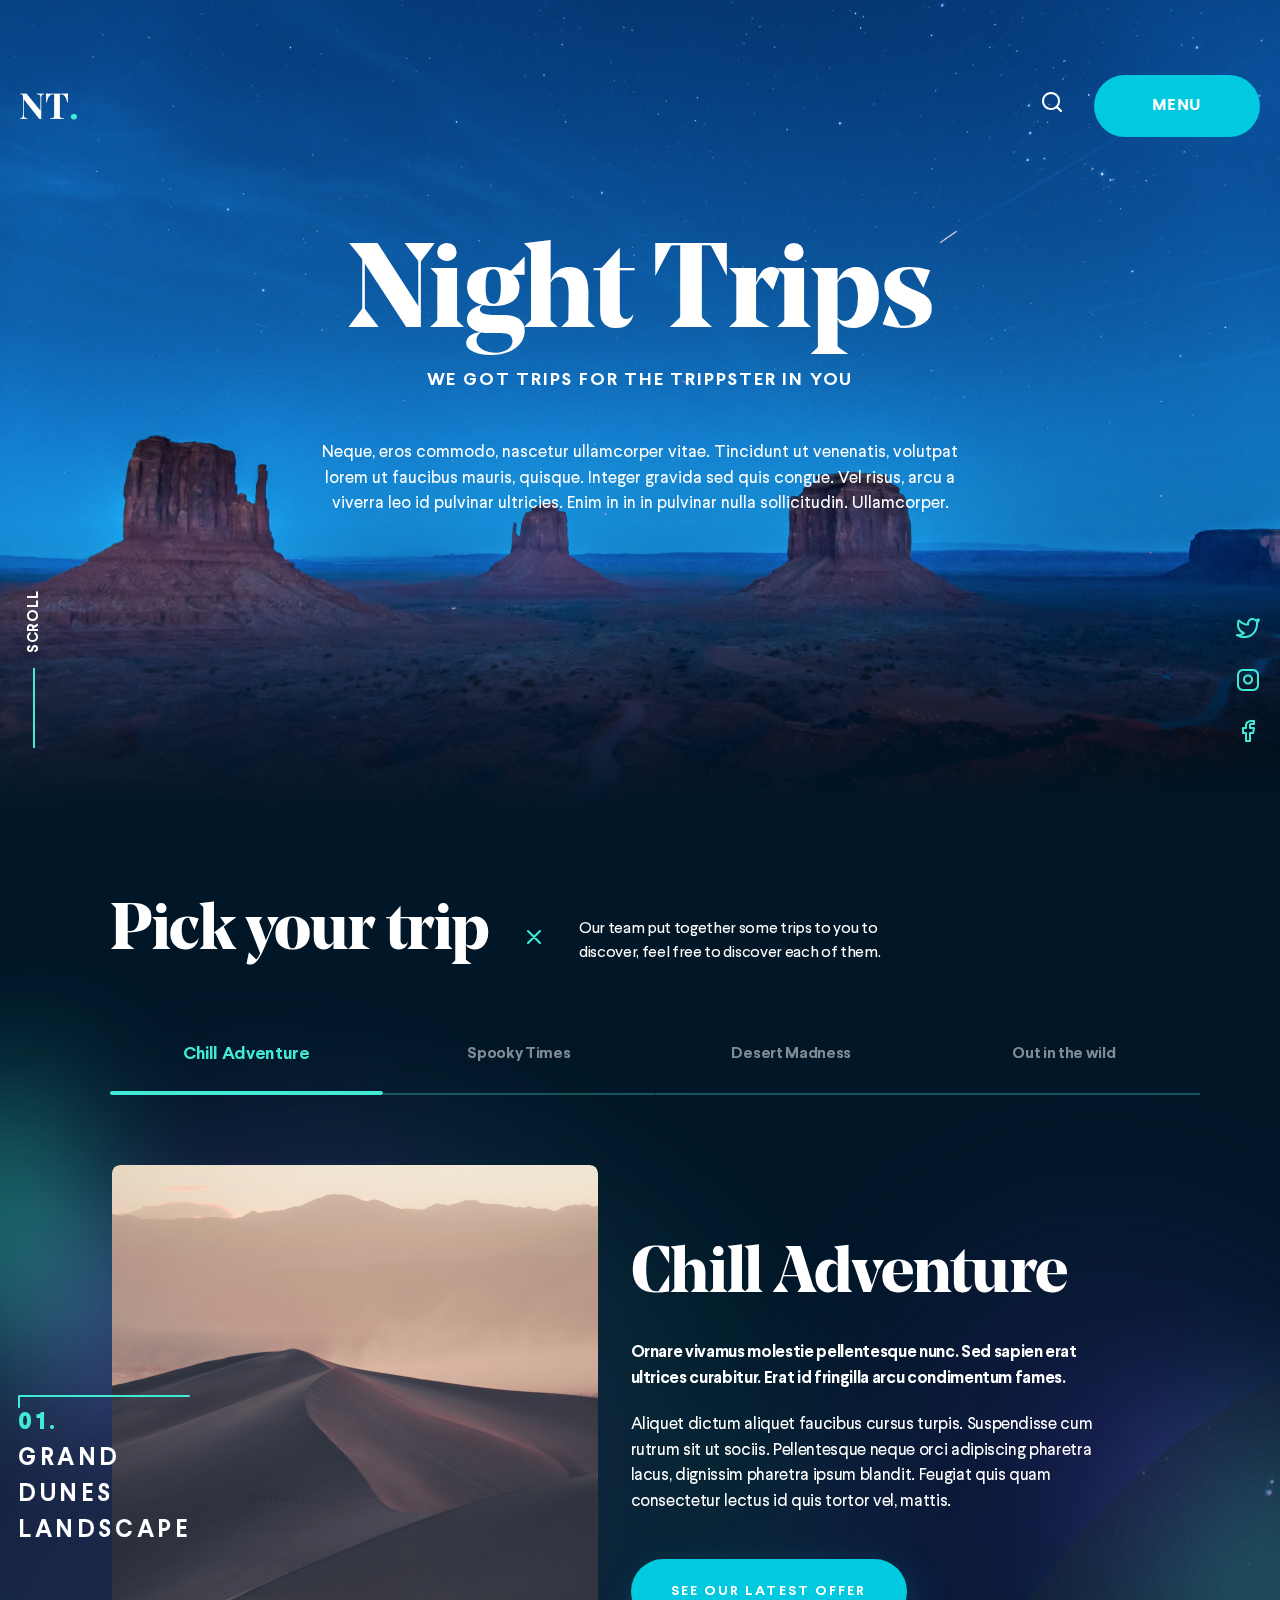
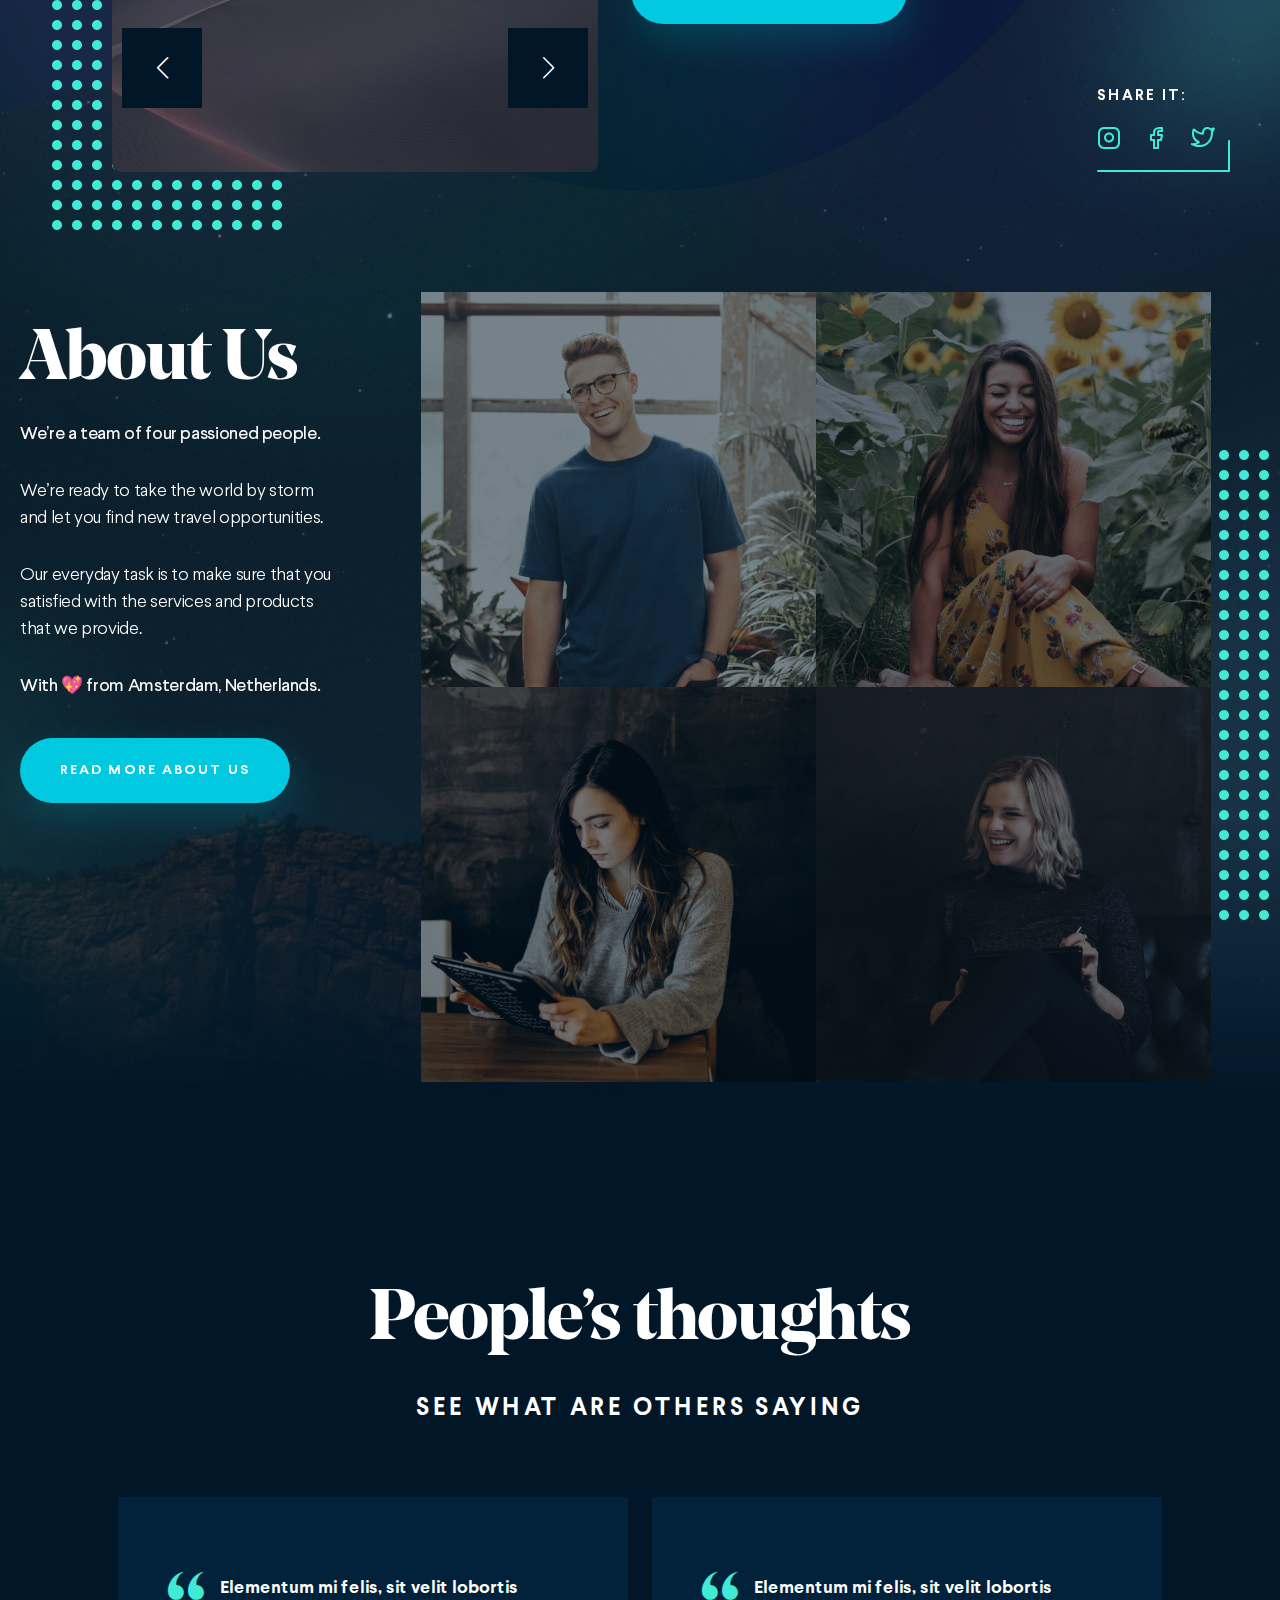
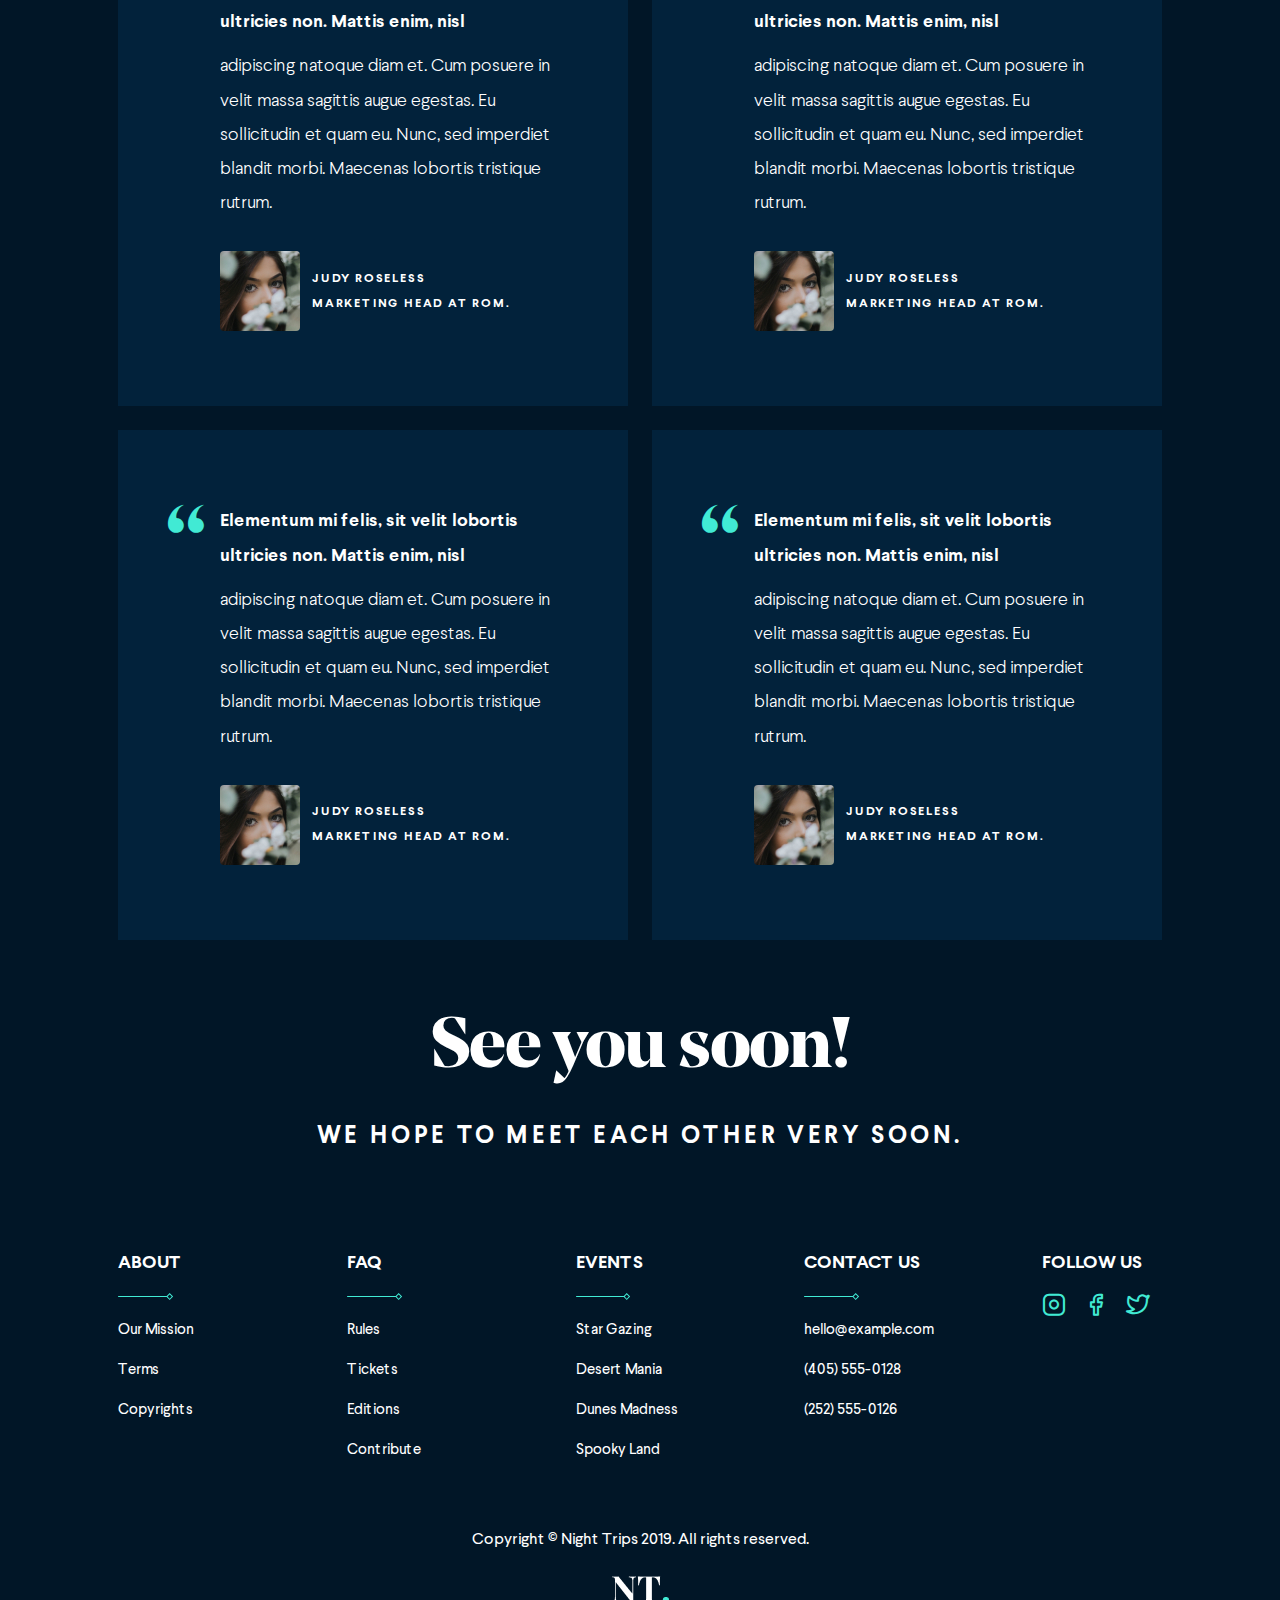
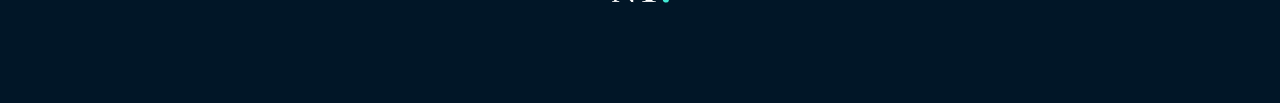
==== index.html @ 2797602f "The first commit of the finished project" ====
<!DOCTYPE html>
<html lang="en">

<head>
   <meta charset="UTF-8">
   <meta name="viewport" content="width=device-width, initial-scale=1.0">
   <link rel="stylesheet" href="https://cdn.jsdelivr.net/npm/swiper@10/swiper-bundle.min.css" />
   <link rel="stylesheet" href="fonts/Larsseit/stylesheet.css">
   <link rel="stylesheet" href="fonts/Noe Display Bold/stylesheet.css">
   <link rel="stylesheet" href="css/iconsfont.css">
   <link rel="stylesheet" href="css/main.css">
   <title>Night Trips</title>

</head>

<body>
   <section class="wrapper">

      <section class="header-and-swiper">
         <header class="header">

            <div class="container-big">
               <div class="header__grid">
                  <div class="header__nav">
                     <a href="#!" class="header__logo">
                        <img src="./img/logo.png" alt="Night Trips">
                     </a>
                     <div class="header__menu">
                        <form action="#" id="header__form">
                           <input type="text" name="search" class="header__search-field">
                        </form>
                        <a class="header__search"><span class="icon-search"></span></a>
                        <button class="header__menu-button">Menu</button>
                     </div>
                  </div>
                  <div class="header__main">
                     <h1 class="header__title">Night Trips</h1>
                     <p class="header__subtitle">We got trips for the trippster in you</p>
                     <p class="header__text">Neque, eros commodo, nascetur ullamcorper vitae. Tincidunt ut venenatis,
                        volutpat
                        lorem ut faucibus mauris, quisque. Integer gravida sed quis congue. Vel risus, arcu a viverra
                        leo
                        id
                        pulvinar ultricies. Enim in in in pulvinar nulla sollicitudin. Ullamcorper.</p>
                  </div>
                  <div class="header__bottom">
                     <div class="header__scroll">
                        <div class="header__scroll-item"></div>
                        <div class="header__scroll-text">Scroll</div>
                     </div>
                     <div class="header__socials">
                        <a href="#!"><span class="icon-twitter"></span></a>
                        <a href="#!"><span class="icon-instagram"></span></a>
                        <a href="#!"><span class="icon-facebook"></span></a>
                     </div>
                  </div>
               </div>
            </div>

         </header>
         <div class="swiper headerSwiper">
            <div class="swiper-wrapper">
               <div class="swiper-slide"><img src="img/default_main_bg.png" alt="Night Trips"></div>
               <div class="swiper-slide"><img src="img/desert_main_bg.jpg" alt="Desert"></div>
               <div class="swiper-slide"><img src="img/jungle_main_bg.jpg" alt="Desert"></div>
               <div class="swiper-slide"><img src="img/mountains_main_bg.jpg" alt="Mountains"></div>
               <div class="swiper-slide"><img src="img/lake_main_bg.jpg" alt="Lake"></div>
            </div>
            <div class="swiper-pagination"></div>
         </div>
      </section>

      <main class="main">
         <section class="pick-your-trip">
            <div class="container">
               <div class="pick-your-trip__grid">
                  <div class="pick-your-trip__header">
                     <h2 class="pick-your-trip__title">Pick your trip</h2>
                     <span class="icon-x"></span>
                     <p class="pick-your-trip__desc">Our team put together some trips to you to discover,
                        feel free to discover each of them.</p>
                  </div>
                  <ul class="pick-your-trip__buttons">
                     <li class="pick-your-trip__button active" data-trip="trip1"><a href="#!">Chill Adventure</a></li>
                     <li class="pick-your-trip__button" data-trip="trip2"><a href="#!">Spooky Times</a></li>
                     <li class="pick-your-trip__button" data-trip="trip3"><a href="#!">Desert Madness </a></li>
                     <li class="pick-your-trip__button" data-trip="trip4"><a href="#!">Out in the wild</a></li>
                  </ul>
                  <div class="pick-your-trip__content">
                     <div class="trip" id="trip1">
                        <div class="trip__column_left">
                           <div class="trip__card">
                              <div class="trip__caption">
                                 <span class="trip__caption_number">01.</span>
                                 <div class="trip__caption_name">Grand dunes landscape</div>
                              </div>
                              <div class="swiper tripSwiper">
                                 <div class="swiper-wrapper">
                                    <div class="swiper-slide trip__image">
                                       <img src="img/pyt_image-chill-1.png" alt="Desert">
                                       <div class="swiper-button-prev"></div>
                                       <div class="swiper-button-next"></div>
                                    </div>
                                    <div class="swiper-slide trip__image">

                                       <img src="img/pyt_image-chill-2.jpg" alt="Desert 2">
                                       <div class="swiper-button-prev"></div>
                                       <div class="swiper-button-next"></div>

                                    </div>
                                    <div class="swiper-slide trip__image">

                                       <img src="img/pyt_image-chill-3.jpg" alt="Desert 3">
                                       <div class="swiper-button-prev"></div>
                                       <div class="swiper-button-next"></div>

                                    </div>
                                    <div class="swiper-slide trip__image">

                                       <img src="img/pyt_image-chill-4.jpg" alt="Desert 4">
                                       <div class="swiper-button-prev"></div>
                                       <div class="swiper-button-next"></div>

                                    </div>
                                 </div>
                              </div>

                           </div>
                        </div>
                        <div class="trip__column_right">
                           <div class="trip__review-and-socials">
                              <div class="trip__review">
                                 <h2 class="trip__title">Chill Adventure</h2>
                                 <p class="trip__desc">Ornare vivamus molestie pellentesque nunc. Sed sapien erat
                                    ultrices
                                    curabitur. Erat id fringilla arcu condimentum fames.

                                    <i>
                                       Aliquet dictum aliquet faucibus cursus turpis. Suspendisse cum rutrum sit ut
                                       sociis.
                                       Pellentesque neque orci adipiscing pharetra lacus, dignissim pharetra ipsum
                                       blandit.
                                       Feugiat quis quam consectetur lectus id quis tortor vel, mattis.
                                    </i>
                                 </p>
                                 <button class="trip__button button">See our latest offer</button>
                              </div>
                              <div class="trip__socials">
                                 <span class="trip__socials_text">Share it:</span>
                                 <div class="trip__socials-links">
                                    <a href="#!"><span class="icon-instagram"></span></a>
                                    <a href="#!"><span class="icon-facebook"></span></a>
                                    <a href="#!"><span class="icon-twitter"></span></a>
                                 </div>
                              </div>
                           </div>
                        </div>
                     </div>
                     <div class="trip hidden" id="trip2">
                        <div class="trip__column_left">
                           <div class="trip__card">
                              <div class="trip__caption">
                                 <span class="trip__caption_number">02.</span>
                                 <div class="trip__caption_name">The black forest</div>
                              </div>
                              <div class="swiper tripSwiper">
                                 <div class="swiper-wrapper">
                                    <div class="swiper-slide trip__image">
                                       <img src="img/pyt_image-spooky-1.jpeg" alt="Desert">
                                       <div class="swiper-button-prev"></div>
                                       <div class="swiper-button-next"></div>
                                    </div>
                                    <div class="swiper-slide trip__image">

                                       <img src="img/pyt_image-spooky-2.jpg" alt="Desert 2">
                                       <div class="swiper-button-prev"></div>
                                       <div class="swiper-button-next"></div>

                                    </div>
                                    <div class="swiper-slide trip__image">

                                       <img src="img/pyt_image-spooky-3.jpeg" alt="Desert 3">
                                       <div class="swiper-button-prev"></div>
                                       <div class="swiper-button-next"></div>

                                    </div>
                                    <div class="swiper-slide trip__image">

                                       <img src="img/pyt_image-spooky-4.jpg" alt="Desert 4">
                                       <div class="swiper-button-prev"></div>
                                       <div class="swiper-button-next"></div>

                                    </div>
                                 </div>
                              </div>
                           </div>
                        </div>
                        <div class="trip__column_right">
                           <div class="trip__review-and-socials">
                              <div class="trip__review">
                                 <h2 class="trip__title">Spooky times</h2>
                                 <p class="trip__desc">Ornare vivamus molestie pellentesque nunc. Sed sapien erat
                                    ultrices
                                    curabitur. Erat id fringilla arcu condimentum fames.

                                    <i>
                                       Aliquet dictum aliquet faucibus cursus turpis. Suspendisse cum rutrum sit ut
                                       sociis.
                                       Pellentesque neque orci adipiscing pharetra lacus, dignissim pharetra ipsum
                                       blandit.
                                       Feugiat quis quam consectetur lectus id quis tortor vel, mattis.
                                    </i>
                                 </p>
                                 <button class="trip__button button">See our latest offer</button>
                              </div>
                              <div class="trip__socials">
                                 <span class="trip__socials_text">Share it:</span>
                                 <div class="trip__socials-links">
                                    <a href="#!"><span class="icon-instagram"></span></a>
                                    <a href="#!"><span class="icon-facebook"></span></a>
                                    <a href="#!"><span class="icon-twitter"></span></a>
                                 </div>
                              </div>
                           </div>
                        </div>
                     </div>
                     <div class="trip hidden" id="trip3">
                        <div class="trip__column_left">
                           <div class="trip__card">
                              <div class="trip__caption">
                                 <span class="trip__caption_number">03.</span>
                                 <div class="trip__caption_name">Rocky desert</div>
                              </div>
                              <div class="swiper tripSwiper">
                                 <div class="swiper-wrapper">
                                    <div class="swiper-slide trip__image">
                                       <img src="img/pyt_image-desert-1.jpeg" alt="Desert">
                                       <div class="swiper-button-prev"></div>
                                       <div class="swiper-button-next"></div>
                                    </div>
                                    <div class="swiper-slide trip__image">

                                       <img src="img/pyt_image-desert-2.webp" alt="Desert 2">
                                       <div class="swiper-button-prev"></div>
                                       <div class="swiper-button-next"></div>

                                    </div>
                                    <div class="swiper-slide trip__image">

                                       <img src="img/pyt_image-desert-3.avif" alt="Desert 3">
                                       <div class="swiper-button-prev"></div>
                                       <div class="swiper-button-next"></div>

                                    </div>
                                    <div class="swiper-slide trip__image">

                                       <img src="img/pyt_image-desert-4.jpg" alt="Desert 4">
                                       <div class="swiper-button-prev"></div>
                                       <div class="swiper-button-next"></div>

                                    </div>
                                 </div>
                              </div>
                           </div>
                        </div>
                        <div class="trip__column_right">
                           <div class="trip__review-and-socials">
                              <div class="trip__review">
                                 <h2 class="trip__title">Desert Madness</h2>
                                 <p class="trip__desc">Ornare vivamus molestie pellentesque nunc. Sed sapien erat
                                    ultrices
                                    curabitur. Erat id fringilla arcu condimentum fames.

                                    <i>
                                       Aliquet dictum aliquet faucibus cursus turpis. Suspendisse cum rutrum sit ut
                                       sociis.
                                       Pellentesque neque orci adipiscing pharetra lacus, dignissim pharetra ipsum
                                       blandit.
                                       Feugiat quis quam consectetur lectus id quis tortor vel, mattis.
                                    </i>
                                 </p>
                                 <button class="trip__button button">See our latest offer</button>
                              </div>
                              <div class="trip__socials">
                                 <span class="trip__socials_text">Share it:</span>
                                 <div class="trip__socials-links">
                                    <a href="#!"><span class="icon-instagram"></span></a>
                                    <a href="#!"><span class="icon-facebook"></span></a>
                                    <a href="#!"><span class="icon-twitter"></span></a>
                                 </div>
                              </div>
                           </div>
                        </div>
                     </div>
                     <div class="trip hidden" id="trip4">
                        <div class="trip__column_left">
                           <div class="trip__card">
                              <div class="trip__caption">
                                 <span class="trip__caption_number">04.</span>
                                 <div class="trip__caption_name">Unexpected jungle</div>
                              </div>
                              <div class="swiper tripSwiper">
                                 <div class="swiper-wrapper">
                                    <div class="swiper-slide trip__image">
                                       <img src="img/pyt_image-wild-1.jpeg" alt="Desert">
                                       <div class="swiper-button-prev"></div>
                                       <div class="swiper-button-next"></div>
                                    </div>
                                    <div class="swiper-slide trip__image">

                                       <img src="img/pyt_image-wild-2.jpg" alt="Desert 2">
                                       <div class="swiper-button-prev"></div>
                                       <div class="swiper-button-next"></div>

                                    </div>
                                    <div class="swiper-slide trip__image">

                                       <img src="img/pyt_image-wild-3.jpg" alt="Desert 3">
                                       <div class="swiper-button-prev"></div>
                                       <div class="swiper-button-next"></div>

                                    </div>
                                    <div class="swiper-slide trip__image">

                                       <img src="img/pyt_image-wild-4.jpg" alt="Desert 4">
                                       <div class="swiper-button-prev"></div>
                                       <div class="swiper-button-next"></div>

                                    </div>
                                 </div>
                              </div>

                           </div>
                        </div>
                        <div class="trip__column_right">
                           <div class="trip__review-and-socials">
                              <div class="trip__review">
                                 <h2 class="trip__title">Out in the wild</h2>
                                 <p class="trip__desc">Ornare vivamus molestie pellentesque nunc. Sed sapien erat
                                    ultrices
                                    curabitur. Erat id fringilla arcu condimentum fames.

                                    <i>
                                       Aliquet dictum aliquet faucibus cursus turpis. Suspendisse cum rutrum sit ut
                                       sociis.
                                       Pellentesque neque orci adipiscing pharetra lacus, dignissim pharetra ipsum
                                       blandit.
                                       Feugiat quis quam consectetur lectus id quis tortor vel, mattis.
                                    </i>
                                 </p>
                                 <button class="trip__button button">See our latest offer</button>
                              </div>
                              <div class="trip__socials">
                                 <span class="trip__socials_text">Share it:</span>
                                 <div class="trip__socials-links">
                                    <a href="#!"><span class="icon-instagram"></span></a>
                                    <a href="#!"><span class="icon-facebook"></span></a>
                                    <a href="#!"><span class="icon-twitter"></span></a>
                                 </div>
                              </div>
                           </div>
                        </div>
                     </div>
                  </div>
               </div>
            </div>
         </section>
         <section class="about-us">
            <div class="container">
               <div class="about-us__grid">
                  <div class="about-us__text-column">
                     <h2 class="about-us__title">About Us</h2>
                     <div class="about-us__text">
                        <p><b>We’re a team of four passioned people.</b></p>

                        <p>
                           We’re ready to take the world by storm and
                           let you find new travel opportunities.
                        </p>

                        <p>
                           Our everyday task is to make sure that you satisfied with the services and products that we
                           provide.
                        </p>

                        <p><b>With 💖 from Amsterdam, Netherlands.</b></p>
                     </div>
                     <button class="about-us__button button">Read more about us</button>
                  </div>
                  <div class="about-us__team-column team" id="team">
                     <div class="team__member">
                        <img src="img/about_us_image-1.jpg" alt="Martin Jack, CEO">
                        <div class="team__member-name">Martin Jack,&nbsp<i>CEO</i></div>
                     </div>
                     <div class="team__member">
                        <img src="img/about_us_image-2.jpg" alt="Lidia Sparrow, Art-Director">
                        <div class="team__member-name">Lidia Sparrow,&nbsp<i>Art-Director</i></div>
                     </div>
                     <div class="team__member">
                        <img src="img/about_us_image-3.jpg" alt="Julia Cage, Main consultant">
                        <div class="team__member-name">Julia Cage,&nbsp<i>Main consultant</i></div>

                     </div>
                     <div class="team__member">
                        <img src="img/about_us_image-4.jpg" alt="Vanessa Bronson, Sales manager">
                        <div class="team__member-name">Vanessa Bronson,&nbsp<i>Sales manager</i></div>
                     </div>
                  </div>
               </div>
            </div>
         </section>
         <div class="bg-block"></div>
      </main>

      <section class="feedback">
         <div class="container-small">
            <div class="feedback__grid">
               <div class="feedback__text">
                  <h2 class="feedback__title">People’s thoughts</h2>
                  <h3 class="feedback__subtitle">See what are others saying</h3>
               </div>
               <div class="feedback__comments comments">
                  <div class="comment">
                     <span class="icon-quotes comment__quotes"></span>
                     <p class="comment__text">
                        <b>
                           Elementum mi felis, sit velit lobortis ultricies non. Mattis enim,
                           nisl
                        </b>
                        adipiscing natoque diam et. Cum posuere in velit massa sagittis augue egestas. Eu sollicitudin
                        et quam eu. Nunc, sed imperdiet blandit morbi. Maecenas lobortis tristique rutrum.
                     </p>
                     <div class="comment__user">
                        <div class="comment__avatar"><img src="img/comments_image.jpg" alt="User image"></div>
                        <div class="comment__user-info">
                           <span class="comment__user-name">Judy Roseless</span>
                           <span class="comment__user-position">Marketing head at ROM.</span>
                        </div>
                     </div>
                  </div>
                  <div class="comment">
                     <span class="icon-quotes comment__quotes"></span>
                     <p class="comment__text">
                        <b>
                           Elementum mi felis, sit velit lobortis ultricies non. Mattis enim,
                           nisl
                        </b>
                        adipiscing natoque diam et. Cum posuere in velit massa sagittis augue egestas. Eu sollicitudin
                        et quam eu. Nunc, sed imperdiet blandit morbi. Maecenas lobortis tristique rutrum.
                     </p>
                     <div class="comment__user">
                        <div class="comment__avatar"><img src="img/comments_image.jpg" alt="User image"></div>
                        <div class="comment__user-info">
                           <span class="comment__user-name">Judy Roseless</span>
                           <span class="comment__user-position">Marketing head at ROM.</span>
                        </div>
                     </div>
                  </div>
                  <div class="comment">
                     <span class="icon-quotes comment__quotes"></span>
                     <p class="comment__text">
                        <b>
                           Elementum mi felis, sit velit lobortis ultricies non. Mattis enim,
                           nisl
                        </b>
                        adipiscing natoque diam et. Cum posuere in velit massa sagittis augue egestas. Eu sollicitudin
                        et quam eu. Nunc, sed imperdiet blandit morbi. Maecenas lobortis tristique rutrum.
                     </p>
                     <div class="comment__user">
                        <div class="comment__avatar"><img src="img/comments_image.jpg" alt="User image"></div>
                        <div class="comment__user-info">
                           <span class="comment__user-name">Judy Roseless</span>
                           <span class="comment__user-position">Marketing head at ROM.</span>
                        </div>
                     </div>
                  </div>
                  <div class="comment">
                     <span class="icon-quotes comment__quotes"></span>
                     <p class="comment__text">
                        <b>
                           Elementum mi felis, sit velit lobortis ultricies non. Mattis enim,
                           nisl
                        </b>
                        adipiscing natoque diam et. Cum posuere in velit massa sagittis augue egestas. Eu sollicitudin
                        et quam eu. Nunc, sed imperdiet blandit morbi. Maecenas lobortis tristique rutrum.
                     </p>
                     <div class="comment__user">
                        <div class="comment__avatar"><img src="img/comments_image.jpg" alt="User image"></div>
                        <div class="comment__user-info">
                           <span class="comment__user-name">Judy Roseless</span>
                           <span class="comment__user-position">Marketing head at ROM.</span>
                        </div>
                     </div>
                  </div>
               </div>
               <div class="feedback__farewell">
                  <div class="feedback__farewell-title">See you soon!</div>
                  <div class="feedback__farewell-subtitle">We hope to meet each other very soon.</div>
               </div>
            </div>
         </div>
      </section>

      <footer class="footer">
         <div class="container-small">
            <div class="footer__grid">
               <div class="footer__main">
                  <div class="footer__column">
                     <div class="footer__column-title">About</div>
                     <div class="footer__column-divider"><img src="img/footer_divider.svg"></div>
                     <ul class="footer__column-list">
                        <li class="footer__column-link"><a href="#!">Our Mission</a></li>
                        <li class="footer__column-link"><a href="#!">Terms</a></li>
                        <li class="footer__column-link"><a href="#!">Copyrights</a></li>
                     </ul>
                  </div>
                  <div class="footer__column">
                     <div class="footer__column-title">FAQ</div>
                     <div class="footer__column-divider"><img src="img/footer_divider.svg"></div>
                     <ul class="footer__column-list">
                        <li class="footer__column-link"><a href="#!">Rules</a></li>
                        <li class="footer__column-link"><a href="#!">Tickets</a></li>
                        <li class="footer__column-link"><a href="#!">Editions</a></li>
                        <li class="footer__column-link"><a href="#!">Contribute</a></li>
                     </ul>
                  </div>
                  <div class="footer__column">
                     <div class="footer__column-title">Events</div>
                     <div class="footer__column-divider"><img src="img/footer_divider.svg"></div>
                     <ul class="footer__column-list">
                        <li class="footer__column-link"><a href="#!">Star Gazing</a></li>
                        <li class="footer__column-link"><a href="#!">Desert Mania</a></li>
                        <li class="footer__column-link"><a href="#!">Dunes Madness</a></li>
                        <li class="footer__column-link"><a href="#!">Spooky Land</a></li>
                     </ul>
                  </div>
                  <div class="footer__column">
                     <div class="footer__column-title">Contact us</div>
                     <div class="footer__column-divider"><img src="img/footer_divider.svg"></div>
                     <ul class="footer__column-list">
                        <li class="footer__column-link"><a href="#!">hello@example.com</a></li>
                        <li class="footer__column-link"><a href="#!">(405) 555-0128</a></li>
                        <li class="footer__column-link"><a href="#!">(252) 555-0126</a></li>
                     </ul>
                  </div>
                  <div class="footer__column footer__socials">
                     <div class="footer__column-title footer__socials-title">Follow us</div>
                     <div class="footer__socials-links">
                        <a href="#!"><span class="icon-instagram"></span></a>
                        <a href="#!"><span class="icon-facebook"></span></a>
                        <a href="#!"><span class="icon-twitter"></span></a>
                     </div>
                  </div>
               </div>
               <div class="footer__lower">
                  <div class="footer__copyrights">Copyright © Night Trips 2019. All rights reserved.</div>
                  <div class="footer__logo"><a href="#!"><img src="img/logo.png" alt="Night Trips"></a></div>
               </div>
            </div>
         </div>
      </footer>


   </section>

   <script type="module" src="js/swiper.js"></script>
   <!-- <script src="js/team_render.js"></script> -->
   <script src="js/main.js"></script>
</body>

</html>
---- fonts/Larsseit/stylesheet.css ----
@font-face {
    font-family: 'Larsseit';
    src: url('Larsseit-MediumItalic.eot');
    src: local('Larsseit Medium Italic'), local('Larsseit-MediumItalic'),
        url('Larsseit-MediumItalic.eot?#iefix') format('embedded-opentype'),
        url('Larsseit-MediumItalic.woff2') format('woff2'),
        url('Larsseit-MediumItalic.woff') format('woff'),
        url('Larsseit-MediumItalic.ttf') format('truetype');
    font-weight: 500;
    font-style: italic;
}

@font-face {
    font-family: 'Larsseit';
    src: url('Larsseit-Thin.eot');
    src: local('Larsseit Thin'), local('Larsseit-Thin'),
        url('Larsseit-Thin.eot?#iefix') format('embedded-opentype'),
        url('Larsseit-Thin.woff2') format('woff2'),
        url('Larsseit-Thin.woff') format('woff'),
        url('Larsseit-Thin.ttf') format('truetype');
    font-weight: 100;
    font-style: normal;
}

@font-face {
    font-family: 'Larsseit';
    src: url('Larsseit-LightItalic.eot');
    src: local('Larsseit Light Italic'), local('Larsseit-LightItalic'),
        url('Larsseit-LightItalic.eot?#iefix') format('embedded-opentype'),
        url('Larsseit-LightItalic.woff2') format('woff2'),
        url('Larsseit-LightItalic.woff') format('woff'),
        url('Larsseit-LightItalic.ttf') format('truetype');
    font-weight: 300;
    font-style: italic;
}

@font-face {
    font-family: 'Larsseit';
    src: url('Larsseit.eot');
    src: local('Larsseit'),
        url('Larsseit.eot?#iefix') format('embedded-opentype'),
        url('Larsseit.woff2') format('woff2'),
        url('Larsseit.woff') format('woff'),
        url('Larsseit.ttf') format('truetype');
    font-weight: normal;
    font-style: normal;
}

@font-face {
    font-family: 'Larsseit';
    src: url('Larsseit-ExtraBold.eot');
    src: local('Larsseit ExtraBold'), local('Larsseit-ExtraBold'),
        url('Larsseit-ExtraBold.eot?#iefix') format('embedded-opentype'),
        url('Larsseit-ExtraBold.woff2') format('woff2'),
        url('Larsseit-ExtraBold.woff') format('woff'),
        url('Larsseit-ExtraBold.ttf') format('truetype');
    font-weight: 800;
    font-style: normal;
}

@font-face {
    font-family: 'Larsseit';
    src: url('Larsseit-BoldItalic.eot');
    src: local('Larsseit Bold Italic'), local('Larsseit-BoldItalic'),
        url('Larsseit-BoldItalic.eot?#iefix') format('embedded-opentype'),
        url('Larsseit-BoldItalic.woff2') format('woff2'),
        url('Larsseit-BoldItalic.woff') format('woff'),
        url('Larsseit-BoldItalic.ttf') format('truetype');
    font-weight: bold;
    font-style: italic;
}

@font-face {
    font-family: 'Larsseit';
    src: url('Larsseit-Light.eot');
    src: local('Larsseit Light'), local('Larsseit-Light'),
        url('Larsseit-Light.eot?#iefix') format('embedded-opentype'),
        url('Larsseit-Light.woff2') format('woff2'),
        url('Larsseit-Light.woff') format('woff'),
        url('Larsseit-Light.ttf') format('truetype');
    font-weight: 300;
    font-style: normal;
}

@font-face {
    font-family: 'Larsseit';
    src: url('Larsseit-Bold.eot');
    src: local('Larsseit Bold'), local('Larsseit-Bold'),
        url('Larsseit-Bold.eot?#iefix') format('embedded-opentype'),
        url('Larsseit-Bold.woff2') format('woff2'),
        url('Larsseit-Bold.woff') format('woff'),
        url('Larsseit-Bold.ttf') format('truetype');
    font-weight: bold;
    font-style: normal;
}

@font-face {
    font-family: 'Larsseit';
    src: url('Larsseit-Italic.eot');
    src: local('Larsseit Italic'), local('Larsseit-Italic'),
        url('Larsseit-Italic.eot?#iefix') format('embedded-opentype'),
        url('Larsseit-Italic.woff2') format('woff2'),
        url('Larsseit-Italic.woff') format('woff'),
        url('Larsseit-Italic.ttf') format('truetype');
    font-weight: normal;
    font-style: italic;
}

@font-face {
    font-family: 'Larsseit';
    src: url('Larsseit-Medium.eot');
    src: local('Larsseit Medium'), local('Larsseit-Medium'),
        url('Larsseit-Medium.eot?#iefix') format('embedded-opentype'),
        url('Larsseit-Medium.woff2') format('woff2'),
        url('Larsseit-Medium.woff') format('woff'),
        url('Larsseit-Medium.ttf') format('truetype');
    font-weight: 500;
    font-style: normal;
}

@font-face {
    font-family: 'Larsseit';
    src: url('Larsseit-ExtraBoldItalic.eot');
    src: local('Larsseit ExtraBold Italic'), local('Larsseit-ExtraBoldItalic'),
        url('Larsseit-ExtraBoldItalic.eot?#iefix') format('embedded-opentype'),
        url('Larsseit-ExtraBoldItalic.woff2') format('woff2'),
        url('Larsseit-ExtraBoldItalic.woff') format('woff'),
        url('Larsseit-ExtraBoldItalic.ttf') format('truetype');
    font-weight: 800;
    font-style: italic;
}

@font-face {
    font-family: 'Larsseit';
    src: url('Larsseit-ThinItalic.eot');
    src: local('Larsseit Thin Italic'), local('Larsseit-ThinItalic'),
        url('Larsseit-ThinItalic.eot?#iefix') format('embedded-opentype'),
        url('Larsseit-ThinItalic.woff2') format('woff2'),
        url('Larsseit-ThinItalic.woff') format('woff'),
        url('Larsseit-ThinItalic.ttf') format('truetype');
    font-weight: 100;
    font-style: italic;
}
---- fonts/Noe Display Bold/stylesheet.css ----
@font-face {
    font-family: 'Noe Display';
    src: url('NoeDisplay-Bold.woff2') format('woff2'),
        url('NoeDisplay-Bold.woff') format('woff'),
        url('NoeDisplay-Bold.ttf') format('truetype');
    font-weight: bold;
    font-style: normal;
    font-display: swap;
}
---- css/iconsfont.css ----
@font-face {
  font-family: 'icons';
  src:  url('../fonts/icons.eot?k4qusr');
  src:  url('../fonts/icons.eot?k4qusr#iefix') format('embedded-opentype'),
    url('../fonts/icons.ttf?k4qusr') format('truetype'),
    url('../fonts/icons.woff?k4qusr') format('woff'),
    url('../fonts/icons.svg?k4qusr#icons') format('svg');
  font-weight: normal;
  font-style: normal;
  font-display: block;
}

[class^="icon-"]::before, [class*=" icon-"]::before {
  /* use !important to prevent issues with browser extensions that change fonts */
  font-family: 'icons' !important;
  speak: never;
  font-style: normal;
  font-weight: normal;
  font-variant: normal;
  text-transform: none;
  line-height: 1;

  /* Better Font Rendering =========== */
  -webkit-font-smoothing: antialiased;
  -moz-osx-font-smoothing: grayscale;
}

.icon-instagram:before {
  content: "\e900";
}
.icon-facebook:before {
  content: "\e901";
}
.icon-twitter:before {
  content: "\e902";
}
.icon-search:before {
  content: "\e903";
}
.icon-arrowl:before {
  content: "\e904";
}
.icon-arrowr:before {
  content: "\e905";
}
.icon-x:before {
  content: "\e906";
}
.icon-quotes:before {
  content: "\e907";
}
---- css/main.css ----
@import 'base/reset.css';
html,
body {
  position: relative;
  height: 100%;
}

body {
  font-family: "Larsseit";
  color: #ffffff;
  background-color: #011627;
}

.container {
  max-width: 1410px;
  padding: 0px 20px;
  margin: 0 auto;
}

.container-big {
  max-width: 1460px;
  padding: 0px 20px;
  margin: 0 auto;
}

.container-small {
  max-width: 1084px;
  padding: 0 20px;
  margin: 0 auto;
}

.wrapper {
  width: 100%;
  min-height: 100%;
  overflow: hidden;
  display: flex;
  flex-direction: column;
}

.hidden {
  display: none !important;
}

.main {
  background: url("./../img/main_bg_lights.png") no-repeat top/cover;
  position: relative;
  z-index: 1;
}
.main::after {
  content: "";
  display: block;
  width: 100%;
  height: 377px;
  position: absolute;
  left: 0;
  bottom: -1px;
  background: linear-gradient(180deg, rgba(1, 22, 39, 0) 0%, #011627 76.64%, #011627 100%);
  pointer-events: none;
}
@media only screen and (max-width: 1680px) {
  .main::after {
    bottom: -10px;
    z-index: 1;
  }
}
@media screen and (max-width: 1024px) {
  .main::after {
    bottom: 0px;
  }
}

.bg-block {
  width: 100%;
  height: 2983px;
  position: absolute;
  top: 940px;
  left: 0;
  background: url("./../img/about_us_bg.png") no-repeat top/cover;
  z-index: 1;
}
@media screen and (max-width: 1440px) {
  .bg-block {
    top: 430px;
  }
}
@media screen and (max-width: 1024px) {
  .bg-block {
    display: none;
  }
}

.button {
  height: 65px;
  padding: 20px 40px;
  border-radius: 183px;
  background-color: #00C9E0;
  box-shadow: 5px 15px 40px 0px rgba(0, 201, 224, 0.2);
  font-size: 14px;
  font-weight: 700;
  line-height: 190%;
  letter-spacing: 2.1px;
  text-transform: uppercase;
  transition: opacity 0.2s ease-in, background-color 0.8 ease-in;
}
.button:hover {
  opacity: 0.9;
}
.button:active {
  background-color: rgba(0, 201, 224, 0.9);
}
@media screen and (max-width: 1024px) {
  .button {
    padding: 10px 20px;
    height: 45px;
    font-size: 10px;
    letter-spacing: 1.5px;
  }
}
@media screen and (max-width: 425px) {
  .button {
    padding: 8px 16px;
    height: 35px;
    font-size: 8px;
  }
}

.header-and-swiper .swiper {
  position: absolute;
  top: 0;
  left: 0;
  height: 100vh;
  width: 100%;
  z-index: -1;
}

.header-and-swiper .swiper-slide {
  text-align: center;
  font-size: 18px;
  background: #fff;
  display: flex;
  justify-content: center;
  align-items: center;
}

.header-and-swiper .swiper-slide img {
  display: block;
  width: 100%;
  height: 100%;
  object-fit: cover;
}

.trip .swiper {
  position: relative;
  max-width: 486px;
  border-radius: 8px;
}
@media screen and (max-width: 1024px) {
  .trip .swiper {
    max-width: 388.8px;
  }
}
@media screen and (max-width: 768px) {
  .trip .swiper {
    max-width: 267px;
  }
}
@media screen and (max-width: 425px) {
  .trip .swiper {
    max-width: 243px;
  }
}

.trip .swiper-slide {
  position: relative;
  cursor: grab;
  max-width: 100%;
}

.trip .swiper-button-prev,
.trip .swiper-button-next {
  position: absolute;
  color: #ffffff;
  background-color: #011627;
  padding: 40px;
  overflow: hidden;
  top: 80%;
}
@media screen and (max-width: 1024px) {
  .trip .swiper-button-prev,
  .trip .swiper-button-next {
    transform: scale(0.7);
  }
}
@media screen and (max-width: 768px) {
  .trip .swiper-button-prev,
  .trip .swiper-button-next {
    transform: scale(0.6);
  }
}
@media screen and (max-width: 425px) {
  .trip .swiper-button-prev,
  .trip .swiper-button-next {
    transform: scale(0.5);
  }
}

.trip .swiper-button-next::after,
.trip .swiper-button-prev::after {
  font-size: 22px;
}

.header-and-swiper {
  position: relative;
  height: 100%;
  width: 100%;
  z-index: 1;
}

.header {
  pointer-events: none;
  height: 100%;
}
.header::after {
  content: "";
  display: block;
  width: 100%;
  height: 377px;
  position: absolute;
  left: 0;
  bottom: -1px;
  background: linear-gradient(180deg, rgba(1, 22, 39, 0) 0%, #011627 76.64%, #011627 100%);
  pointer-events: none;
  z-index: 2;
}

.header__grid {
  height: 100vh;
  padding-top: 75px;
  padding-bottom: 150px;
  display: flex;
  flex-direction: column;
  justify-content: space-between;
  row-gap: 50px;
  position: relative;
  align-self: center;
  z-index: 3;
}
@media screen and (max-width: 1024px) {
  .header__grid {
    padding-top: 30px;
    padding-bottom: 50px;
  }
}

.header__nav {
  display: flex;
  justify-content: space-between;
  align-items: center;
}

.header__logo {
  min-width: 57px;
  margin-right: 15px;
  pointer-events: all;
}

.header__menu {
  display: flex;
  column-gap: 30px;
  align-items: center;
  position: relative;
  pointer-events: all;
}
@media screen and (max-width: 768px) {
  .header__menu {
    column-gap: 15px;
  }
}

.header__search {
  font-size: 24px;
  cursor: pointer;
  transition: text-shadow 0.3s ease-in;
}
.header__search:hover {
  text-shadow: 0px 0px 10px #ffffff;
}
@media screen and (max-width: 425px) {
  .header__search {
    display: none;
  }
}

.header__search-field {
  background-color: #ffffff;
  border-radius: 48px;
  padding: 20px;
  height: 62px;
  color: #011627;
  transform: translateX(250px);
  transition: opacity 0.4s ease-in, transform 0.3s ease-out, box-shadow 0.2s ease-out;
  opacity: 0;
  width: 165px;
}
.header__search-field:focus {
  box-shadow: 0px 0px 9px #ffffff;
}
@media screen and (max-width: 1024px) {
  .header__search-field {
    padding: 15px 40px;
    height: 50px;
    width: 126px;
    transform: translateX(210px);
  }
}
@media screen and (max-width: 768px) {
  .header__search-field {
    padding: 10px 25px;
    height: 40px;
    font-size: 13px;
    width: 93px;
    transform: translateX(147px);
  }
}
@media screen and (max-width: 425px) {
  .header__search-field {
    display: none;
  }
}

.header__search-field.active {
  transform: translateX(0px);
  opacity: 1;
  width: 265px;
}
@media screen and (max-width: 768px) {
  .header__search-field.active {
    width: 100%;
  }
}
@media screen and (max-width: 425px) {
  .header__search-field.active {
    display: none;
  }
}

.header__menu-button {
  z-index: 1;
  display: flex;
  align-items: center;
  text-align: center;
  font-size: 16px;
  font-weight: 700;
  letter-spacing: 1.6px;
  text-transform: uppercase;
  background-color: #00C9E0;
  padding: 20px 58px;
  height: 62px;
  border-radius: 48px;
  transition: opacity 0.3s ease-in;
}
.header__menu-button:hover {
  opacity: 0.9;
}
.header__menu-button:active {
  background-color: rgba(0, 201, 224, 0.8);
}
@media screen and (max-width: 1024px) {
  .header__menu-button {
    padding: 15px 40px;
    height: 50px;
    font-size: 15px;
  }
}
@media screen and (max-width: 768px) {
  .header__menu-button {
    padding: 10px 25px;
    height: 40px;
    font-size: 13px;
  }
}
@media screen and (max-width: 425px) {
  .header__menu-button {
    font-size: 10px;
  }
}

.header__main {
  display: flex;
  max-width: 670px;
  flex-direction: column;
  align-items: center;
  align-self: center;
  justify-content: center;
  gap: 15px;
  padding: 0 15px;
  pointer-events: all;
}
@media screen and (max-width: 768px) {
  .header__main {
    gap: 10px;
    padding: 0 30px;
  }
}

.header__title {
  font-family: "Noe Display";
  font-size: 120px;
  font-weight: 700;
  line-height: normal;
  letter-spacing: -2.4px;
  text-align: center;
}
@media screen and (max-width: 1024px) {
  .header__title {
    font-size: 90px;
  }
}
@media screen and (max-width: 768px) {
  .header__title {
    font-size: 60px;
  }
}
@media screen and (max-width: 425px) {
  .header__title {
    font-size: 45px;
  }
}

.header__subtitle {
  font-size: 18px;
  font-weight: 700;
  line-height: normal;
  letter-spacing: 1.8px;
  text-transform: uppercase;
  margin-bottom: 35px;
  text-align: center;
}
@media screen and (max-width: 1024px) {
  .header__subtitle {
    font-size: 15px;
  }
}
@media screen and (max-width: 768px) {
  .header__subtitle {
    font-size: 13px;
    margin-bottom: 15px;
  }
}
@media screen and (max-width: 425px) {
  .header__subtitle {
    font-size: 12px;
    margin-bottom: 10px;
  }
}

.header__text {
  font-size: 17px;
  line-height: 150%;
  text-align: center;
}
@media screen and (max-width: 1024px) {
  .header__text {
    font-size: 14px;
  }
}
@media screen and (max-width: 768px) {
  .header__text {
    font-size: 12px;
  }
}
@media screen and (max-width: 425px) {
  .header__text {
    font-size: 11px;
  }
}

.header__bottom {
  display: flex;
  justify-content: space-between;
}

.header__scroll {
  display: flex;
  align-self: flex-end;
  align-items: center;
  column-gap: 15px;
  transform: rotate(-90deg);
  transform-origin: top left;
  position: relative;
  top: 20%;
  pointer-events: all;
}

.header__scroll-item {
  width: 80px;
  height: 2px;
  background-color: #41EAD4;
}

.header__scroll-text {
  font-size: 15px;
  font-weight: 700;
  line-height: 190%;
  letter-spacing: 0.75px;
  text-transform: uppercase;
}
@media screen and (max-width: 425px) {
  .header__scroll-text {
    font-size: 11px;
  }
}

.header__socials {
  display: flex;
  flex-direction: column;
  row-gap: 20px;
  pointer-events: all;
}
.header__socials a {
  color: #41EAD4;
  font-size: 24px;
  transition: color 0.2s ease-in;
}
@media screen and (max-width: 425px) {
  .header__socials a {
    font-size: 20px;
  }
}
.header__socials a:hover {
  color: white;
}
.header__socials a:active {
  color: rgba(65, 234, 212, 0.9);
}

.pick-your-trip {
  position: relative;
  z-index: 3;
  padding: 0 60px 0 90px;
}
@media screen and (max-width: 768px) {
  .pick-your-trip {
    padding: 0 30px;
  }
}
@media screen and (max-width: 425px) {
  .pick-your-trip {
    padding: 0;
  }
}

.pick-your-trip__grid {
  display: flex;
  flex-direction: column;
  row-gap: 50px;
}
@media screen and (max-width: 1024px) {
  .pick-your-trip__grid {
    row-gap: 30px;
  }
}
@media screen and (max-width: 425px) {
  .pick-your-trip__grid {
    row-gap: 15px;
  }
}

.pick-your-trip__header {
  display: flex;
  column-gap: 33px;
  align-items: center;
}
@media screen and (max-width: 1024px) {
  .pick-your-trip__header {
    flex-direction: column;
  }
}

.pick-your-trip__title {
  text-align: center;
  font-family: "Noe Display";
  font-size: 72px;
  font-weight: 700;
  letter-spacing: -1.44px;
}
@media screen and (max-width: 1440px) {
  .pick-your-trip__title {
    font-size: 65px;
  }
}
@media screen and (max-width: 1024px) {
  .pick-your-trip__title {
    font-size: 55px;
  }
}
@media screen and (max-width: 768px) {
  .pick-your-trip__title {
    font-size: 45px;
  }
}
@media screen and (max-width: 425px) {
  .pick-your-trip__title {
    font-size: 35px;
  }
}

.icon-x {
  color: #41EAD4;
  font-size: 24px;
  padding-top: 17px;
}
@media screen and (max-width: 1024px) {
  .icon-x {
    font-size: 22px;
    padding-top: 10px;
  }
}
@media screen and (max-width: 768px) {
  .icon-x {
    font-size: 20px;
  }
}
@media screen and (max-width: 425px) {
  .icon-x {
    font-size: 18px;
  }
}

.pick-your-trip__desc {
  flex-basis: 359px;
  font-size: 16px;
  font-weight: 400;
  line-height: 150%;
  letter-spacing: -0.32px;
  padding-top: 17px;
}
@media screen and (max-width: 1440px) {
  .pick-your-trip__desc {
    font-size: 16px;
  }
}
@media screen and (max-width: 1024px) {
  .pick-your-trip__desc {
    flex-basis: auto;
    font-size: 15px;
    text-align: center;
    padding-top: 10px;
  }
}
@media screen and (max-width: 768px) {
  .pick-your-trip__desc {
    font-size: 13px;
  }
}
@media screen and (max-width: 425px) {
  .pick-your-trip__desc {
    font-size: 11px;
  }
}

.pick-your-trip__buttons {
  display: grid;
  grid-template-columns: repeat(4, 1fr);
  text-align: center;
}
@media screen and (max-width: 768px) {
  .pick-your-trip__buttons {
    grid-template-columns: repeat(2, 1fr);
    column-gap: 30px;
    row-gap: 10px;
  }
}
@media screen and (max-width: 425px) {
  .pick-your-trip__buttons {
    row-gap: 0;
  }
}

.pick-your-trip__button {
  position: relative;
}
.pick-your-trip__button::after {
  content: "";
  display: block;
  width: 100%;
  height: 2px;
  position: absolute;
  left: 0;
  bottom: 0;
  background-color: rgba(65, 234, 212, 0.3);
  border-radius: 13px;
}
@media screen and (max-width: 1024px) {
  .pick-your-trip__button::after {
    height: 1px;
  }
}
.pick-your-trip__button a {
  display: block;
  padding: 30px;
  color: #ffffff;
  font-size: 16px;
  font-weight: 700;
  line-height: 110%;
  letter-spacing: -0.32px;
  opacity: 0.5;
}
@media screen and (max-width: 1024px) {
  .pick-your-trip__button a {
    font-size: 14px;
    font-weight: 400;
    padding: 15px;
  }
}
@media screen and (max-width: 768px) {
  .pick-your-trip__button a {
    font-size: 11px;
    padding: 12px;
  }
}
@media screen and (max-width: 425px) {
  .pick-your-trip__button a {
    font-size: 10px;
    padding: 8px;
  }
}

.pick-your-trip__button.active::after {
  content: "";
  display: block;
  width: 100%;
  height: 4px;
  position: absolute;
  left: 0;
  bottom: 0;
  background-color: #41EAD4;
  border-radius: 13px;
}
@media screen and (max-width: 1024px) {
  .pick-your-trip__button.active::after {
    height: 2px;
  }
}
.pick-your-trip__button.active a {
  color: #41EAD4;
  opacity: 1;
  font-size: 18px;
  letter-spacing: -0.36px;
}
@media screen and (max-width: 1024px) {
  .pick-your-trip__button.active a {
    font-size: 15px;
    font-weight: 700;
  }
}
@media screen and (max-width: 768px) {
  .pick-your-trip__button.active a {
    font-size: 12px;
  }
}
@media screen and (max-width: 425px) {
  .pick-your-trip__button.active a {
    font-size: 11px;
  }
}

.pick-your-trip__content {
  padding: 80px 0 80px 0;
}
@media screen and (max-width: 1440px) {
  .pick-your-trip__content {
    padding: 20px 0 20px 0;
  }
}
@media screen and (max-width: 1024px) {
  .pick-your-trip__content {
    padding: 0;
  }
}

.trip {
  display: grid;
  grid-template-columns: 45% 55%;
  column-gap: 30px;
}
@media screen and (max-width: 1024px) {
  .trip {
    display: flex;
    flex-direction: column;
    row-gap: 15px;
    align-items: center;
  }
}

@media screen and (max-width: 1024px) {
  .trip__column_left {
    order: 2;
  }
}

.trip__card {
  position: relative;
}
.trip__card::after {
  content: "";
  display: block;
  width: 230px;
  height: 230px;
  position: absolute;
  left: -58px;
  bottom: -58px;
  background: url("../img/pyt_dots.png") no-repeat;
  z-index: -3;
}
@media screen and (max-width: 1024px) {
  .trip__card::after {
    transform: scale(0.5);
    left: -105px;
    bottom: -95px;
  }
}
@media screen and (max-width: 425px) {
  .trip__card::after {
    transform: scale(0.4);
    left: -90px;
    bottom: -98px;
  }
}

.trip__caption {
  position: absolute;
  padding-top: 10px;
  top: 38%;
  left: -92px;
  max-width: 207px;
  z-index: 2;
}
@media screen and (max-width: 1024px) {
  .trip__caption {
    max-width: 150px;
    left: -60px;
  }
}
@media screen and (max-width: 425px) {
  .trip__caption {
    left: -20px;
  }
}
.trip__caption::before {
  content: "";
  display: block;
  width: 100%;
  height: 100%;
  position: absolute;
  left: 0;
  top: 0;
  background: url("../img/pyt_overline.svg") no-repeat;
  z-index: -1;
}
@media screen and (max-width: 1024px) {
  .trip__caption::before {
    transform: scale(0.8) translate(-35px, -10px);
  }
}
@media screen and (max-width: 425px) {
  .trip__caption::before {
    transform: scale(0.6) translate(-60px, -5px);
  }
}

.trip__caption_number {
  color: #41EAD4;
  font-size: 24px;
  font-weight: 800;
  line-height: 150%;
  letter-spacing: 3.6px;
}
@media screen and (max-width: 1024px) {
  .trip__caption_number {
    font-size: 14px;
  }
}
@media screen and (max-width: 425px) {
  .trip__caption_number {
    font-size: 12px;
  }
}

.trip__caption_name {
  font-size: 24px;
  font-weight: 700;
  line-height: 150%;
  letter-spacing: 3.6px;
  text-transform: uppercase;
}
@media screen and (max-width: 1024px) {
  .trip__caption_name {
    font-size: 12px;
    letter-spacing: 2px;
  }
}
@media screen and (max-width: 425px) {
  .trip__caption_name {
    font-size: 9px;
  }
}

.trip__image {
  max-width: 486px;
  height: 607px;
  border-radius: 8px;
  background-color: .trip__image aquamarine;
  position: relative;
  z-index: -2;
}
@media screen and (max-width: 1024px) {
  .trip__image {
    width: 388.8px;
    height: 424.9px;
  }
}
@media screen and (max-width: 768px) {
  .trip__image {
    width: 267.3px;
    height: 303.5px;
  }
}
@media screen and (max-width: 425px) {
  .trip__image {
    width: 243px;
    height: 242.8px;
  }
}
.trip__image img {
  border-radius: 8px;
  height: 100%;
  width: 100%;
  object-fit: cover;
}

@media screen and (max-width: 1024px) {
  .trip__column_right {
    order: 1;
  }
}

.trip__review-and-socials {
  display: flex;
  position: relative;
  max-width: 680px;
  height: 100%;
  z-index: 1;
}
@media screen and (max-width: 1024px) {
  .trip__review-and-socials {
    flex-direction: column;
    row-gap: 15px;
  }
}
@media screen and (max-width: 425px) {
  .trip__review-and-socials {
    row-gap: 10px;
  }
}

.trip__review {
  display: flex;
  flex-direction: column;
  align-items: flex-start;
  max-width: 485px;
  row-gap: 30px;
  padding-top: 75px;
}
@media screen and (max-width: 1024px) {
  .trip__review {
    max-width: 100%;
    padding-top: 0;
    align-items: center;
    text-align: center;
    row-gap: 15px;
  }
}
@media screen and (max-width: 768px) {
  .trip__review {
    row-gap: 10px;
    max-width: 80%;
    align-self: center;
  }
}

.trip__title {
  font-family: "Noe Display";
  font-size: 65px;
  font-weight: 700;
  line-height: 110%;
  letter-spacing: -1.3px;
}
@media screen and (max-width: 1024px) {
  .trip__title {
    font-size: 50px;
  }
}
@media screen and (max-width: 768px) {
  .trip__title {
    font-size: 40px;
  }
}
@media screen and (max-width: 425px) {
  .trip__title {
    font-size: 30px;
  }
}

.trip__desc {
  font-size: 17px;
  font-weight: 700;
  line-height: 150%;
  letter-spacing: -0.34px;
  margin-bottom: 15px;
}
@media screen and (max-width: 1024px) {
  .trip__desc {
    font-size: 15px;
  }
}
@media screen and (max-width: 768px) {
  .trip__desc {
    font-size: 12px;
    font-weight: 400;
  }
}
.trip__desc i {
  padding-top: 20px;
  display: block;
  font-style: normal;
  font-weight: 400;
}
@media screen and (max-width: 1024px) {
  .trip__desc i {
    padding-top: 10px;
  }
}
@media screen and (max-width: 768px) {
  .trip__desc i {
    font-weight: 300;
  }
}

.trip__socials {
  position: absolute;
  right: 0;
  bottom: 0;
  display: flex;
  flex-direction: column;
  row-gap: 18px;
  padding: 15px;
}
.trip__socials::after {
  content: "";
  display: block;
  width: 133px;
  height: 32px;
  position: absolute;
  right: 0;
  bottom: 0;
  background: url("../img/pyt_underline.svg") no-repeat;
  z-index: -1;
}
@media screen and (max-width: 1024px) {
  .trip__socials::after {
    transform: scaleX(-1) translateX(9px);
    display: none;
  }
}
@media screen and (max-width: 1024px) {
  .trip__socials {
    row-gap: 8px;
    padding: 8px 12px;
    position: relative;
    align-self: center;
  }
}
@media screen and (max-width: 425px) {
  .trip__socials {
    row-gap: 6px;
  }
}

.trip__socials_text {
  font-size: 15px;
  font-weight: 700;
  line-height: 150%;
  letter-spacing: 2.25px;
  text-transform: uppercase;
}
@media screen and (max-width: 1024px) {
  .trip__socials_text {
    font-size: 11px;
    text-align: center;
    letter-spacing: 1.5;
  }
}
@media screen and (max-width: 425px) {
  .trip__socials_text {
    font-size: 8px;
    letter-spacing: 1;
  }
}

.trip__socials-links {
  display: flex;
  column-gap: 23px;
}
.trip__socials-links a {
  color: #41EAD4;
  font-size: 24px;
  transition: color 0.2s ease-in;
}
.trip__socials-links a:hover {
  color: white;
}
.trip__socials-links a:active {
  color: rgba(65, 234, 212, 0.9);
}
@media screen and (max-width: 1024px) {
  .trip__socials-links a {
    font-size: 20px;
  }
}
@media screen and (max-width: 425px) {
  .trip__socials-links a {
    font-size: 18px;
  }
}

.about-us {
  padding: 100px 0;
  position: relative;
  z-index: 3;
}
@media screen and (max-width: 1024px) {
  .about-us {
    padding: 80px 0;
    padding-bottom: 20px;
  }
}

.about-us__grid {
  display: flex;
  column-gap: 80px;
  position: relative;
  z-index: 1;
}
@media screen and (max-width: 1024px) {
  .about-us__grid {
    column-gap: 45px;
  }
}
@media screen and (max-width: 768px) {
  .about-us__grid {
    flex-direction: column;
    align-items: center;
    row-gap: 25px;
  }
}

.about-us__text-column {
  display: flex;
  flex-direction: column;
  max-width: 321px;
  row-gap: 20px;
  align-items: flex-start;
  margin-top: 30px;
}
@media screen and (max-width: 1024px) {
  .about-us__text-column {
    max-width: 280px;
    row-gap: 20px;
    margin-top: 0;
  }
}
@media screen and (max-width: 768px) {
  .about-us__text-column {
    align-items: center;
    text-align: center;
    max-width: 100%;
    row-gap: 10px;
  }
}

.about-us__title {
  font-family: "Noe Display";
  font-size: 72px;
  font-weight: 700;
  line-height: 110%; /* 79.2px */
  letter-spacing: -1.44px;
}
@media screen and (max-width: 1024px) {
  .about-us__title {
    font-size: 52px;
  }
}

.about-us__text {
  display: flex;
  flex-direction: column;
  row-gap: 30px;
  margin-bottom: 18px;
  font-family: "Larsseit";
  font-size: 18px;
  font-weight: 300;
  line-height: 150%; /* 27px */
  letter-spacing: -0.36px;
}
@media screen and (max-width: 1024px) {
  .about-us__text {
    font-size: 16px;
    row-gap: 15px;
  }
}
@media screen and (max-width: 768px) {
  .about-us__text {
    row-gap: 5px;
  }
}

.about-us__team-column {
  position: relative;
}
.about-us__team-column::after {
  content: "";
  display: block;
  width: 70px;
  height: 470px;
  position: absolute;
  right: -58px;
  top: 20%;
  background: url("../img/about_us_dots.png") no-repeat;
  z-index: -1;
}
@media screen and (max-width: 1024px) {
  .about-us__team-column::after {
    transform: scale(0.6);
    top: 0;
  }
}
@media screen and (max-width: 425px) {
  .about-us__team-column::after {
    display: none;
  }
}

.team {
  display: grid;
  grid-template: 1fr 1fr/1fr 1fr;
  background-color: #011627;
}
@media screen and (max-width: 1024px) {
  .team {
    max-width: 500px;
  }
}
@media screen and (max-width: 425px) {
  .team {
    grid-template: repeat(4, 1fr)/1fr;
    width: 80%;
    row-gap: 15px;
    background: none;
  }
}

.team__member {
  max-width: 395px;
  max-height: 395px;
  transition: opacity 0.3s ease-in;
  position: relative;
  opacity: 0.5;
}
@media screen and (max-width: 1024px) {
  .team__member {
    opacity: 1;
  }
}
.team__member:hover {
  opacity: 1;
}
.team__member:hover .team__member-name {
  opacity: 1;
}

.team__member-name {
  opacity: 0;
  transition: opacity 0.3s ease-in;
  display: flex;
  align-items: center;
  justify-content: center;
  flex-wrap: wrap;
  max-width: 375px;
  padding: 26px 19px;
  position: absolute;
  left: -50px;
  bottom: 50px;
  border-radius: 8px;
  background-color: #ffffff;
  box-shadow: 5px 15px 40px 0px rgba(0, 201, 224, 0.2); /* Button Shadow */
  color: #000000;
  font-family: "Larsseit";
  font-size: 15px;
  font-weight: 700;
  text-transform: uppercase;
  line-height: 150%; /* 22.5px */
  letter-spacing: 0.75px;
}
.team__member-name i {
  font-style: normal;
  color: #00C9E0;
}
@media screen and (max-width: 1024px) {
  .team__member-name {
    left: 0;
    bottom: 0 !important;
    width: 100%;
    max-width: 100%;
    border-radius: 0;
    opacity: 1;
    padding: 15px 11px;
    bottom: 10px;
    font-size: 11px;
  }
}
@media screen and (max-width: 425px) {
  .team__member-name {
    width: 100%;
    font-size: 9px;
  }
}

.team__member img {
  object-fit: contain;
  cursor: pointer;
  width: 100%;
}
.feedback {
  max-width: 1680px;
  background-color: #011627;
  margin: 0 auto;
  padding: 100px 300px;
  position: relative;
  z-index: 3;
}
@media only screen and (max-width: 1680px) {
  .feedback {
    padding: 100px 0;
    width: 100%;
  }
}
@media screen and (max-width: 1024px) {
  .feedback {
    padding: 70px 0;
    z-index: -1;
  }
}
@media screen and (max-width: 768px) {
  .feedback {
    padding: 50px 0;
  }
}
@media screen and (max-width: 425px) {
  .feedback {
    padding: 30px 0;
  }
}

.feedback__grid {
  display: flex;
  flex-direction: column;
  row-gap: 70px;
}
@media screen and (max-width: 1024px) {
  .feedback__grid {
    row-gap: 40px;
  }
}
@media screen and (max-width: 768px) {
  .feedback__grid {
    row-gap: 20px;
  }
}

.feedback__text {
  display: flex;
  flex-direction: column;
  row-gap: 30px;
  align-items: center;
}
@media screen and (max-width: 1024px) {
  .feedback__text {
    row-gap: 20px;
  }
}
@media screen and (max-width: 768px) {
  .feedback__text {
    row-gap: 10px;
  }
}

.feedback__title {
  color: #ffffff;
  text-align: center;
  font-family: "Noe Display";
  font-size: 72px;
  font-weight: 700;
  line-height: 110%; /* 79.2px */
  letter-spacing: -1.44px;
}
@media screen and (max-width: 1024px) {
  .feedback__title {
    font-size: 55px;
  }
}
@media screen and (max-width: 768px) {
  .feedback__title {
    font-size: 42px;
  }
}

.feedback__subtitle {
  color: #ffffff;
  text-align: center;
  font-family: "Larsseit";
  font-size: 24px;
  font-weight: 700;
  line-height: 150%; /* 36px */
  letter-spacing: 3.6px;
  text-transform: uppercase;
}
@media screen and (max-width: 1024px) {
  .feedback__subtitle {
    font-size: 18px;
    letter-spacing: 3px;
  }
}
@media screen and (max-width: 768px) {
  .feedback__subtitle {
    font-size: 15px;
    letter-spacing: 2.5px;
  }
}

.comments {
  display: grid;
  grid-template: 1fr 1fr/1fr 1fr;
  gap: 24px;
}
@media screen and (max-width: 768px) {
  .comments {
    grid-template: auto/1fr;
    row-gap: 15px;
  }
}

.comment {
  background-color: #02223B;
  padding: 75px 75px 75px 102px;
  display: flex;
  flex-direction: column;
  row-gap: 30px;
  position: relative;
}
@media screen and (max-width: 1024px) {
  .comment {
    padding: 37.5px 37.5px 37.5px 61.2px;
    row-gap: 20px;
    max-height: 510px;
  }
}
@media screen and (max-width: 768px) {
  .comment {
    padding: 18.75px 18.75px 18.75px 45.9px;
  }
}
@media screen and (max-width: 425px) {
  .comment {
    row-gap: 15px;
  }
}

.comment__quotes {
  position: absolute;
  font-size: 28px;
  color: #41EAD4;
  top: 75px;
  left: 50px;
}
@media screen and (max-width: 1024px) {
  .comment__quotes {
    font-size: 20px;
    top: 10%;
    left: 5%;
  }
}
@media screen and (max-width: 768px) {
  .comment__quotes {
    font-size: 15px;
    left: 15px;
    top: 20px;
  }
}

.comment__text {
  color: #ffffff;
  font-family: "Larsseit";
  font-size: 18px;
  font-weight: 300;
  line-height: 190%; /* 34.2px */
}
.comment__text b {
  display: block;
  font-weight: 700;
  margin-bottom: 10px;
}
@media screen and (max-width: 768px) {
  .comment__text b {
    margin-bottom: 5px;
  }
}
@media screen and (max-width: 1024px) {
  .comment__text {
    font-size: 15px;
  }
}
@media screen and (max-width: 768px) {
  .comment__text {
    font-size: 14px;
  }
}
@media screen and (max-width: 425px) {
  .comment__text {
    font-size: 13px;
    line-height: 170%;
  }
}

.comment__user {
  display: flex;
  column-gap: 12px;
  align-items: center;
}

.comment__avatar {
  width: 80px;
  height: 80px;
}
.comment__avatar img {
  border-radius: 4px;
  width: 100%;
}

.comment__user-info {
  display: flex;
  flex-direction: column;
  color: #ffffff;
  font-family: "Larsseit";
  font-size: 12px;
  font-weight: 700;
  line-height: 170%; /* 20.4px */
  letter-spacing: 1.8px;
  text-transform: uppercase;
  row-gap: 5px;
}
@media screen and (max-width: 1024px) {
  .comment__user-info {
    font-size: 11px;
  }
}
@media screen and (max-width: 768px) {
  .comment__user-info {
    font-size: 10px;
  }
}
@media screen and (max-width: 425px) {
  .comment__user-info {
    line-height: 150%;
  }
}

.feedback__farewell {
  display: flex;
  flex-direction: column;
  row-gap: 30px;
  align-items: center;
}
@media screen and (max-width: 1024px) {
  .feedback__farewell {
    row-gap: 20px;
  }
}
@media screen and (max-width: 768px) {
  .feedback__farewell {
    row-gap: 10px;
  }
}

.feedback__farewell-title {
  color: #ffffff;
  text-align: center;
  font-family: "Noe Display";
  font-size: 72px;
  font-weight: 700;
  line-height: 110%; /* 79.2px */
  letter-spacing: -1.44px;
}
@media screen and (max-width: 1024px) {
  .feedback__farewell-title {
    font-size: 55px;
  }
}
@media screen and (max-width: 768px) {
  .feedback__farewell-title {
    font-size: 42px;
  }
}

.feedback__farewell-subtitle {
  color: #ffffff;
  text-align: center;
  font-family: "Larsseit";
  font-size: 24px;
  font-weight: 700;
  line-height: 150%; /* 36px */
  letter-spacing: 3.6px;
  text-transform: uppercase;
}
@media screen and (max-width: 1024px) {
  .feedback__farewell-subtitle {
    font-size: 18px;
    letter-spacing: 3px;
  }
}
@media screen and (max-width: 768px) {
  .feedback__farewell-subtitle {
    font-size: 15px;
    letter-spacing: 2.5px;
  }
}

.footer {
  position: relative;
  z-index: 3;
  padding-bottom: 100px;
}
@media screen and (max-width: 768px) {
  .footer {
    padding-bottom: 50px;
  }
}
@media screen and (max-width: 768px) and (max-width: 425px) {
  .footer {
    padding-bottom: 30px;
  }
}

.footer__grid {
  display: flex;
  flex-direction: column;
  row-gap: 70px;
}
@media screen and (max-width: 768px) {
  .footer__grid {
    row-gap: 40px;
  }
}

/* 
.footer__main {
   display: grid;
   grid-template-columns: repeat(auto-fit, minmax(140px, 1fr));

   @include mediaTablet {
      row-gap: 25px;
      column-gap: 20px;
   }
   @include mediaPhone {
      // justify-items: center;
   grid-template-columns: repeat(auto-fit, minmax(120px, 1fr));

   }
}

.footer__column {
   display: flex;
   flex-direction: column;
   row-gap: 46px;
   position: relative;

   @include mediaTablet {
      row-gap: 46px * 0.5;
   }
   @include mediaPhone {
      // align-items: center;
      // text-align: center;
   }

   // &::after {
   //    content: "";
   //    display: block;
   //    width: 100%;
   //    height: 100%;
   //    position: absolute;
   //    left: 0;
   //    top: 40px;
   //    background: url('./../img/footer_divider.svg') no-repeat;
   //    z-index: -1;

   //    @include mediaTablet {
   //       top: 27px;
   //    }

   // }
} */
.footer__main {
  display: flex;
  justify-content: space-between;
  gap: 20px;
  flex-wrap: wrap;
}
.footer__column {
  display: flex;
  flex-direction: column;
  row-gap: 20px;
  position: relative;
  min-width: 120px;
}
@media screen and (max-width: 768px) {
  .footer__column {
    row-gap: 10px;
  }
}
@media screen and (max-width: 425px) {
  .footer__column {
    align-items: center;
    text-align: center;
  }
}

.footer__column-divider {
  width: 56px;
  height: 7px;
}

.footer__column-title {
  color: #ffffff;
  font-family: "Larsseit";
  font-size: 18px;
  font-weight: 700;
  line-height: normal;
  text-transform: uppercase;
}
@media screen and (max-width: 768px) {
  .footer__column-title {
    font-size: 16px;
  }
}

.footer__column-list {
  display: flex;
  flex-direction: column;
  row-gap: 20px;
}
@media screen and (max-width: 768px) {
  .footer__column-list {
    row-gap: 10px;
  }
}

.footer__column-link a {
  color: #ffffff;
  font-family: "Larsseit";
  font-size: 15px;
  font-weight: 400;
  line-height: normal;
  position: relative;
  transition: color 0.1s ease-in;
}
@media screen and (max-width: 768px) {
  .footer__column-link a {
    font-size: 14px;
  }
}
.footer__column-link a::after {
  content: "";
  display: block;
  width: 100%;
  height: 1px;
  position: absolute;
  left: 0;
  bottom: -3px;
  background-color: #41EAD4;
  border-radius: 50%;
  opacity: 0;
  transition: opacity 0.3s ease-in, transform 0.3s ease-in;
  transform: translateX(-45%) scaleX(0.1);
}
.footer__column-link a:hover::after {
  opacity: 1;
  transform: translateX(0);
}
.footer__column-link a:active {
  color: #41EAD4;
}

.footer__socials {
  justify-self: end;
}
@media screen and (max-width: 768px) {
  .footer__socials {
    justify-self: auto;
    margin: 0 auto;
  }
}
@media screen and (max-width: 425px) {
  .footer__socials {
    margin: 0 auto;
    align-self: center;
  }
}

.footer__socials-links {
  display: flex;
  column-gap: 18px;
}
.footer__socials-links a {
  font-size: 24px;
  color: #41EAD4;
  transition: color 0.2s ease-in;
}
.footer__socials-links a:hover {
  color: #ffffff;
}

.footer__lower {
  display: flex;
  flex-direction: column;
  row-gap: 26px;
  align-items: center;
  text-align: center;
}
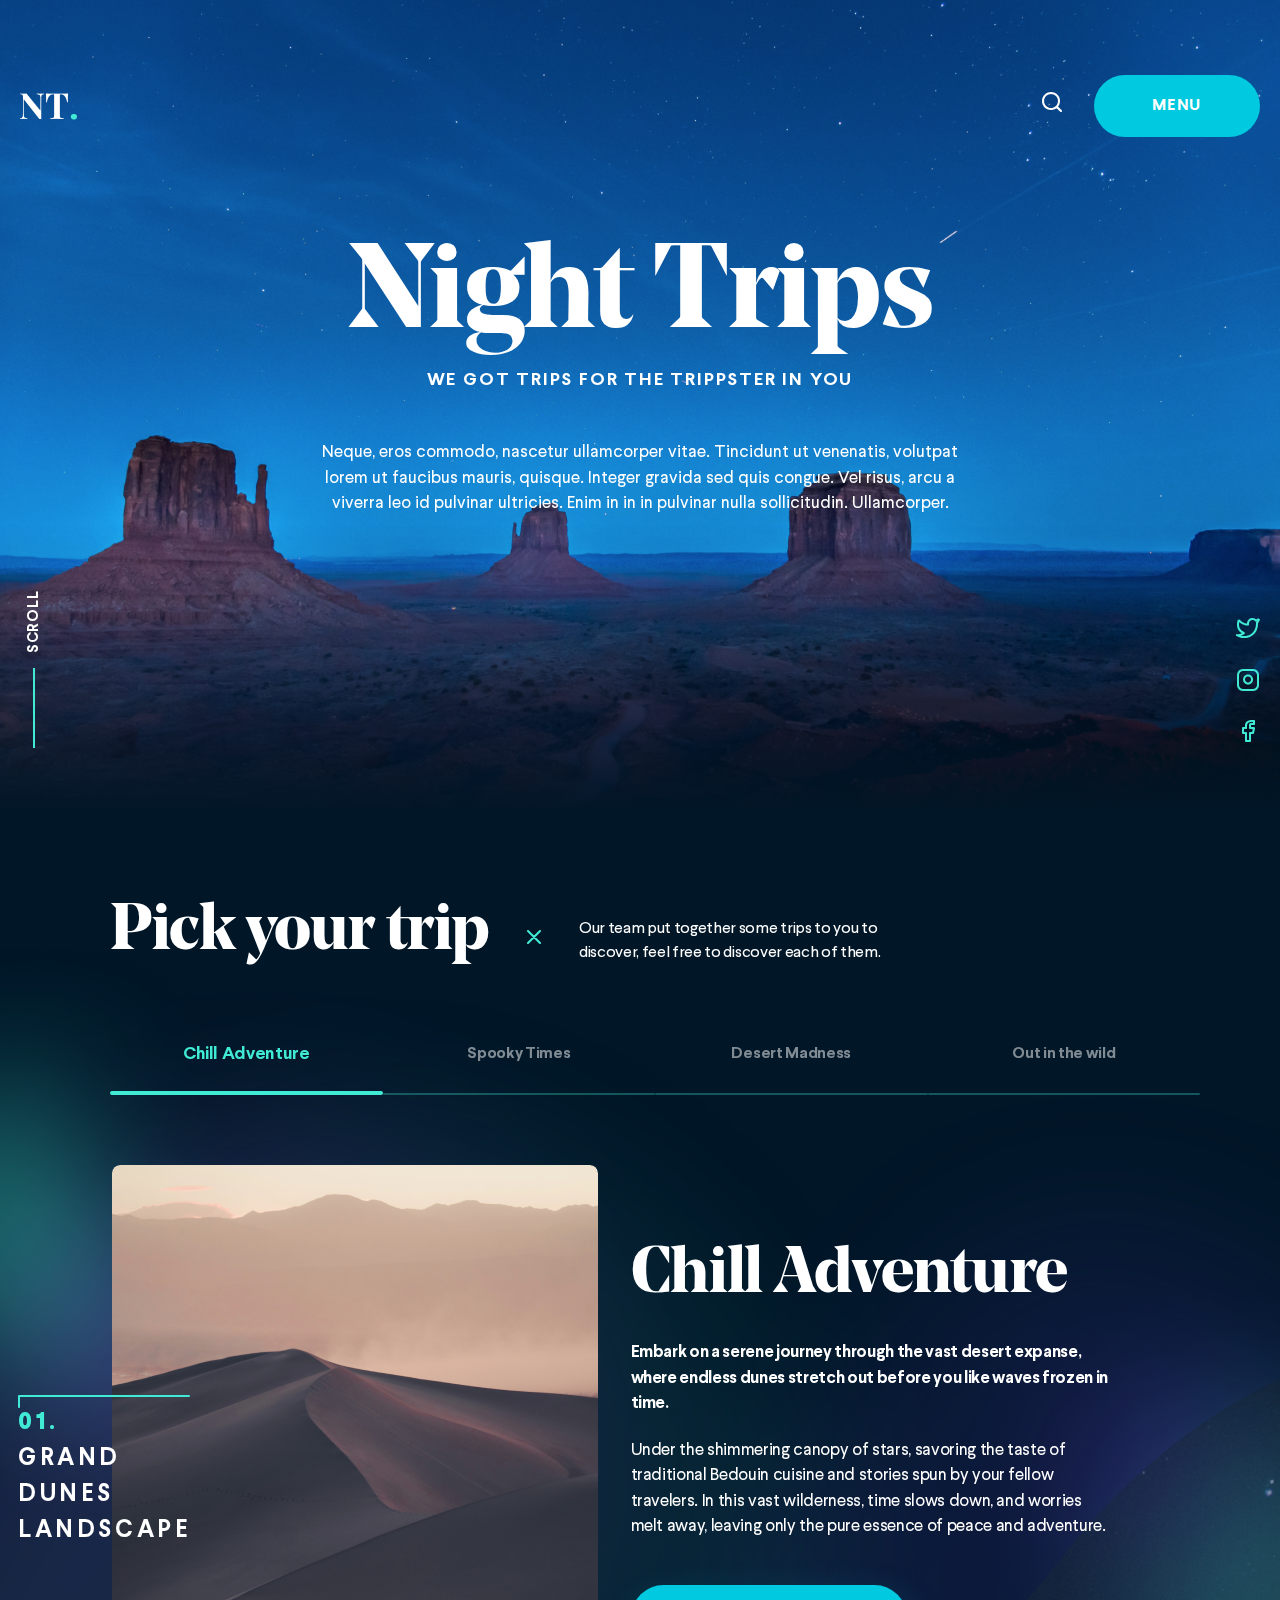
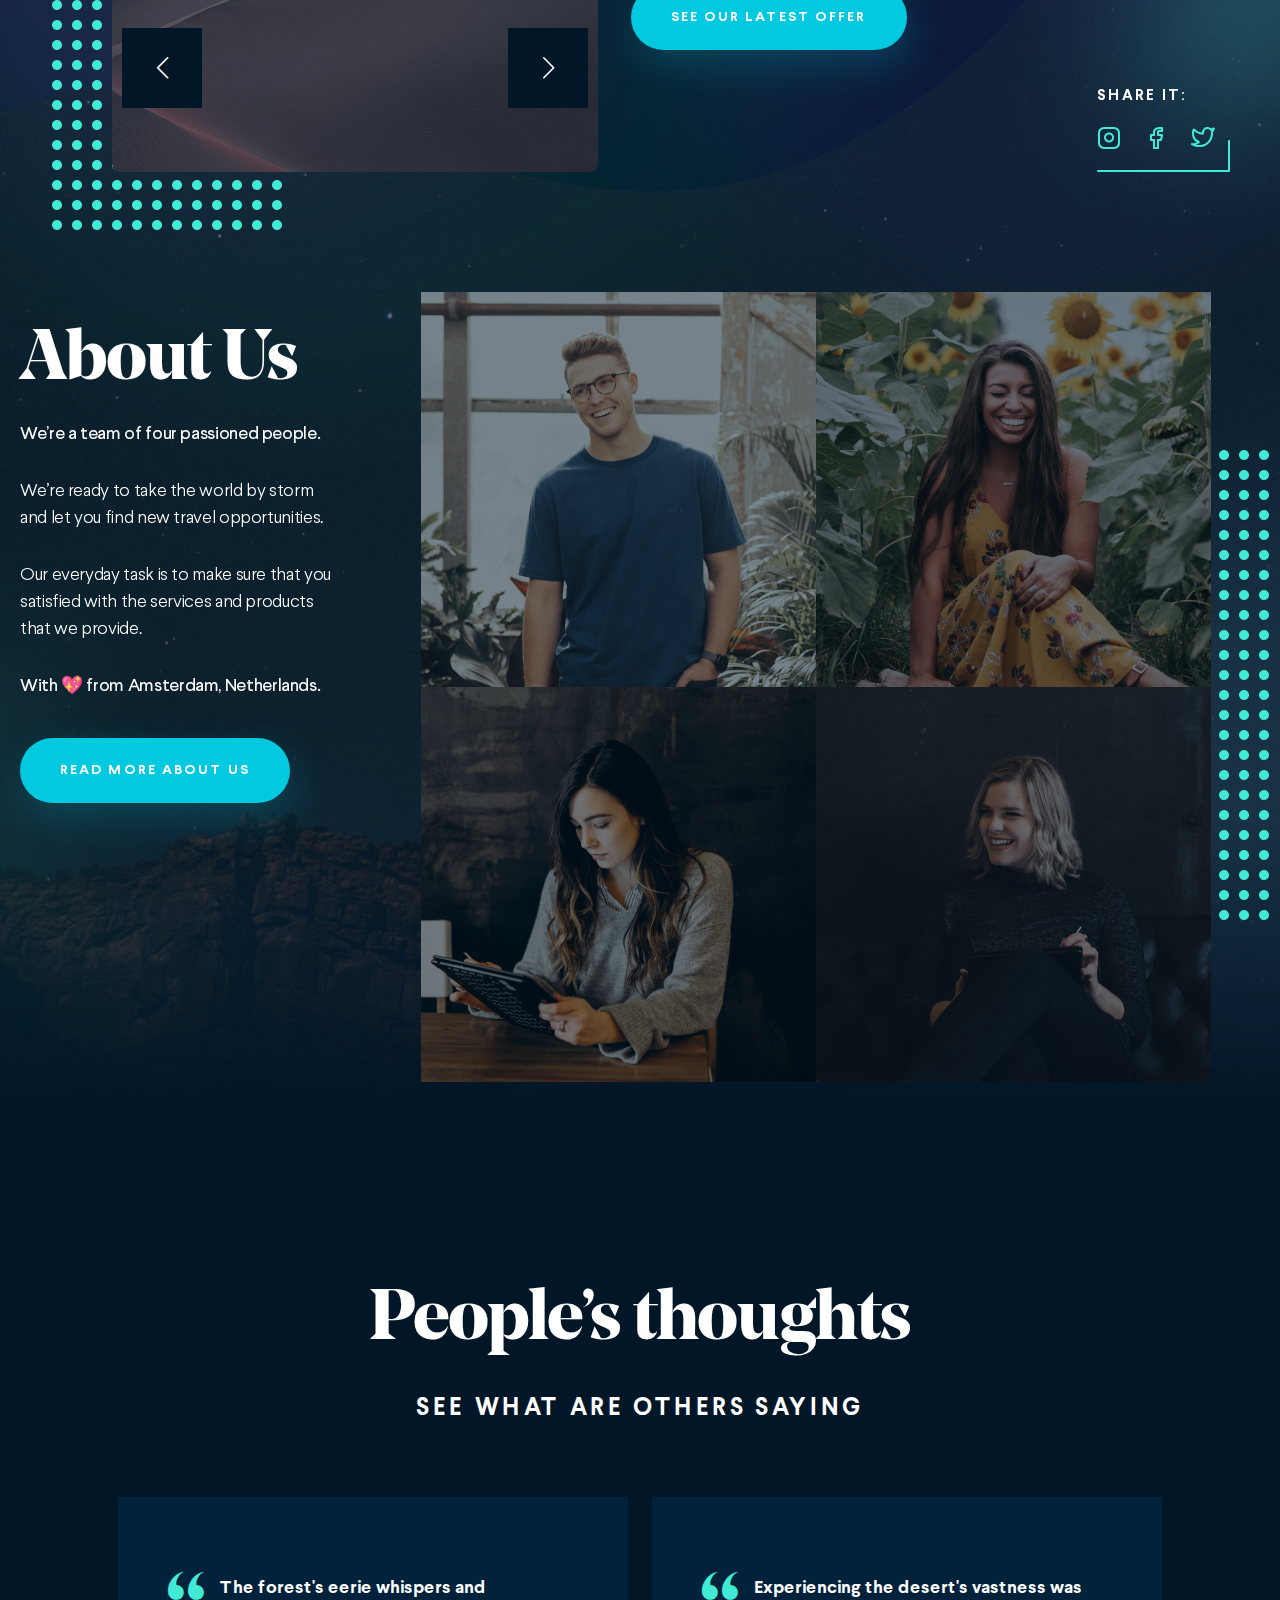
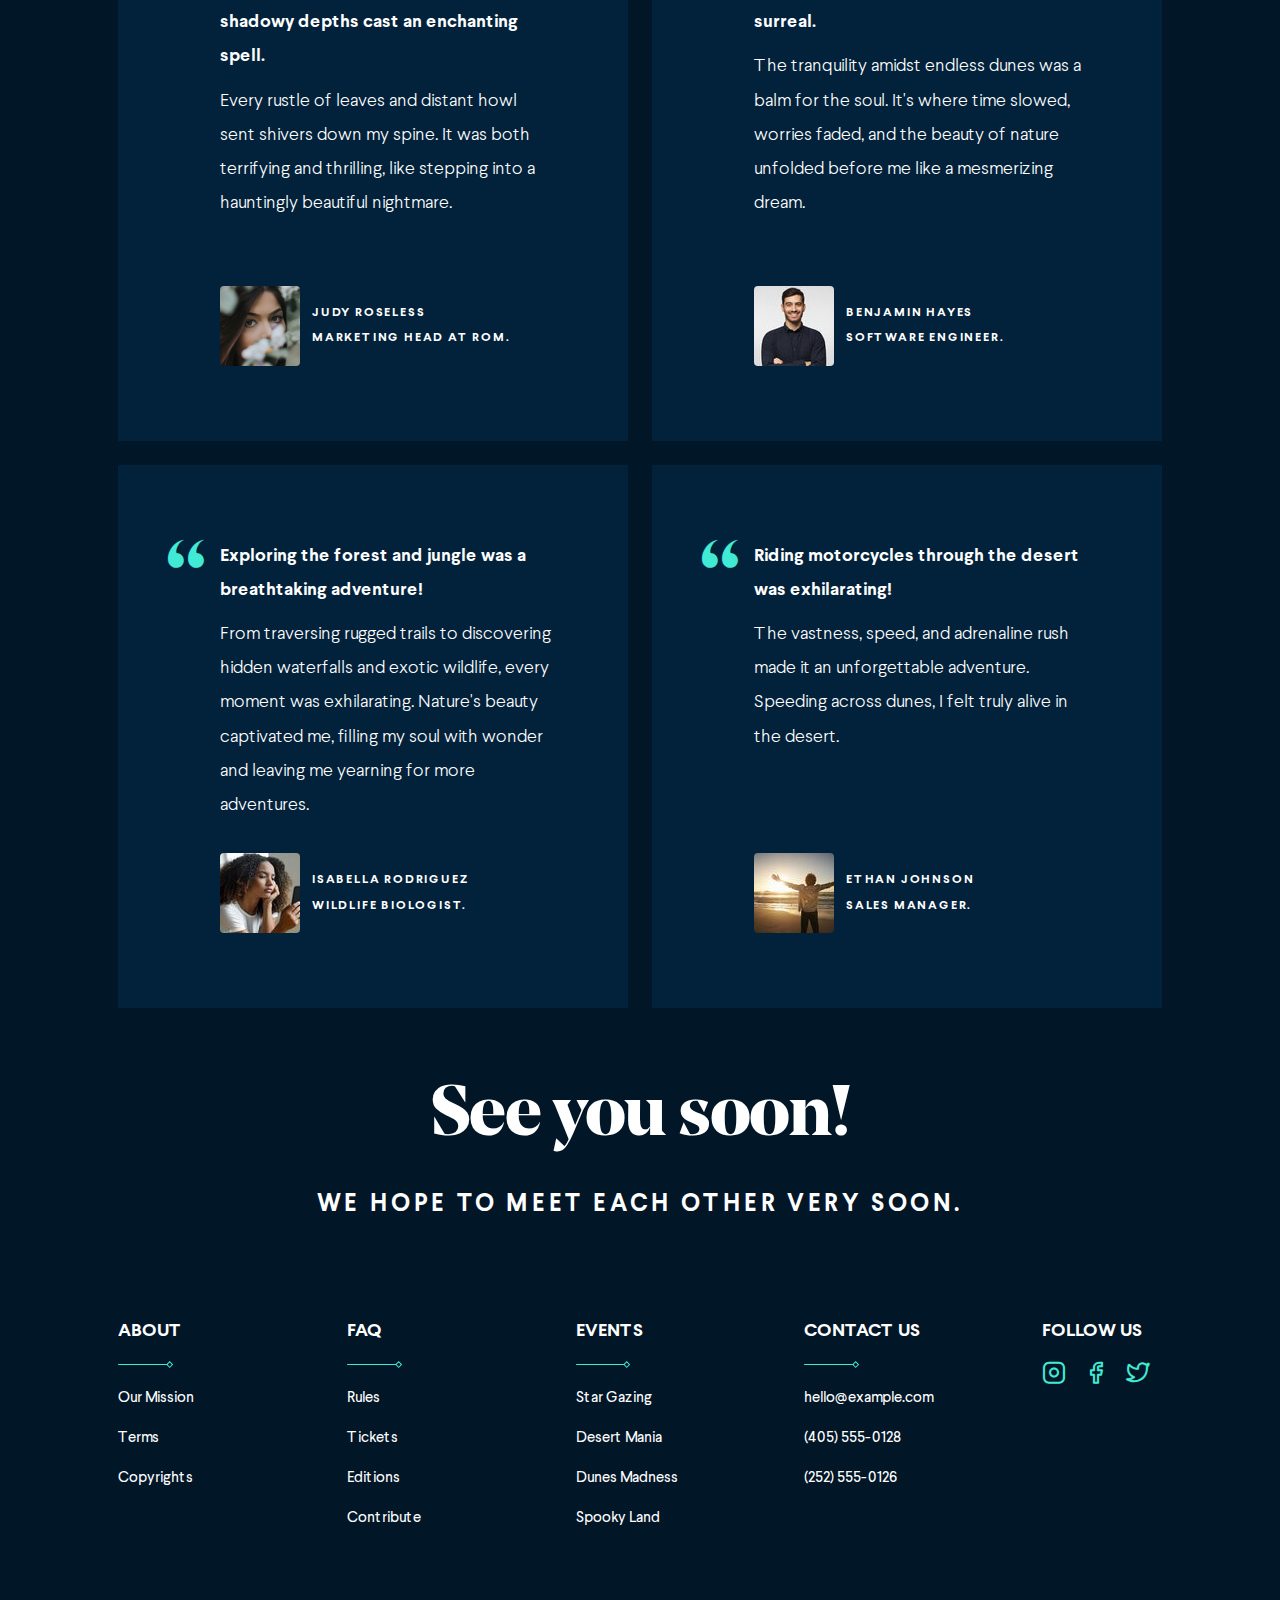
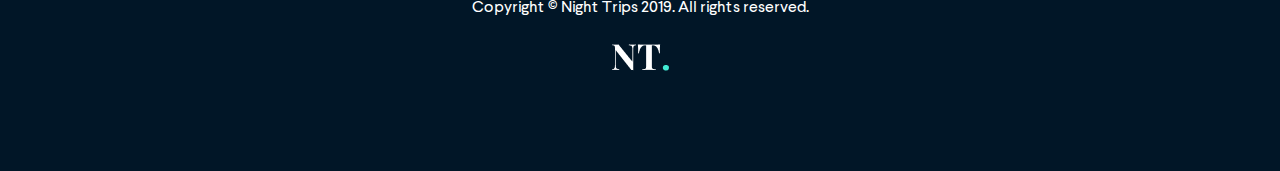
==== commit ec66bda6: "Content updated" ====
--- a/index.html
+++ b/index.html
@@ -71,7 +71,7 @@
       </section>
 
       <main class="main">
-         <section class="pick-your-trip">
+         <section class="pick-your-trip" id="picktrip">
             <div class="container">
                <div class="pick-your-trip__grid">
                   <div class="pick-your-trip__header">
@@ -81,10 +81,11 @@
                         feel free to discover each of them.</p>
                   </div>
                   <ul class="pick-your-trip__buttons">
-                     <li class="pick-your-trip__button active" data-trip="trip1"><a href="#!">Chill Adventure</a></li>
-                     <li class="pick-your-trip__button" data-trip="trip2"><a href="#!">Spooky Times</a></li>
-                     <li class="pick-your-trip__button" data-trip="trip3"><a href="#!">Desert Madness </a></li>
-                     <li class="pick-your-trip__button" data-trip="trip4"><a href="#!">Out in the wild</a></li>
+                     <li class="pick-your-trip__button active" data-trip="trip1"><a href="#picktrip">Chill Adventure</a>
+                     </li>
+                     <li class="pick-your-trip__button" data-trip="trip2"><a href="#picktrip">Spooky Times</a></li>
+                     <li class="pick-your-trip__button" data-trip="trip3"><a href="#picktrip">Desert Madness </a></li>
+                     <li class="pick-your-trip__button" data-trip="trip4"><a href="#picktrip">Out in the wild</a></li>
                   </ul>
                   <div class="pick-your-trip__content">
                      <div class="trip" id="trip1">
@@ -131,16 +132,15 @@
                            <div class="trip__review-and-socials">
                               <div class="trip__review">
                                  <h2 class="trip__title">Chill Adventure</h2>
-                                 <p class="trip__desc">Ornare vivamus molestie pellentesque nunc. Sed sapien erat
-                                    ultrices
-                                    curabitur. Erat id fringilla arcu condimentum fames.
+                                 <p class="trip__desc">Embark on a serene journey through the vast desert expanse, where
+                                    endless dunes stretch out before you like waves frozen in time.
 
                                     <i>
-                                       Aliquet dictum aliquet faucibus cursus turpis. Suspendisse cum rutrum sit ut
-                                       sociis.
-                                       Pellentesque neque orci adipiscing pharetra lacus, dignissim pharetra ipsum
-                                       blandit.
-                                       Feugiat quis quam consectetur lectus id quis tortor vel, mattis.
+                                       Under the
+                                       shimmering canopy of stars, savoring the
+                                       taste of traditional Bedouin cuisine and stories spun by your fellow travelers.
+                                       In this vast wilderness, time slows down, and worries melt away, leaving only the
+                                       pure essence of peace and adventure.
                                     </i>
                                  </p>
                                  <button class="trip__button button">See our latest offer</button>
@@ -199,16 +199,14 @@
                            <div class="trip__review-and-socials">
                               <div class="trip__review">
                                  <h2 class="trip__title">Spooky times</h2>
-                                 <p class="trip__desc">Ornare vivamus molestie pellentesque nunc. Sed sapien erat
-                                    ultrices
-                                    curabitur. Erat id fringilla arcu condimentum fames.
+                                 <p class="trip__desc">In the heart of the dense forest, where shadows dance amidst
+                                    ancient trees, lies an eerie realm waiting to be explored.
 
                                     <i>
-                                       Aliquet dictum aliquet faucibus cursus turpis. Suspendisse cum rutrum sit ut
-                                       sociis.
-                                       Pellentesque neque orci adipiscing pharetra lacus, dignissim pharetra ipsum
-                                       blandit.
-                                       Feugiat quis quam consectetur lectus id quis tortor vel, mattis.
+                                       As mist creeps through gnarled branches, you tread cautiously along winding
+                                       paths, haunted by whispers of forgotten tales. Every step
+                                       forward is met with apprehension, yet curiosity drives you deeper into the
+                                       mysteries of this spectral wilderness.
                                     </i>
                                  </p>
                                  <button class="trip__button button">See our latest offer</button>
@@ -267,16 +265,14 @@
                            <div class="trip__review-and-socials">
                               <div class="trip__review">
                                  <h2 class="trip__title">Desert Madness</h2>
-                                 <p class="trip__desc">Ornare vivamus molestie pellentesque nunc. Sed sapien erat
-                                    ultrices
-                                    curabitur. Erat id fringilla arcu condimentum fames.
+                                 <p class="trip__desc">Venture into the barren wilderness of the desert, where the
+                                    relentless sun beats down on the endless expanse of sand.
 
                                     <i>
-                                       Aliquet dictum aliquet faucibus cursus turpis. Suspendisse cum rutrum sit ut
-                                       sociis.
-                                       Pellentesque neque orci adipiscing pharetra lacus, dignissim pharetra ipsum
-                                       blandit.
-                                       Feugiat quis quam consectetur lectus id quis tortor vel, mattis.
+                                       With the roar of a motorcycle engine, you embark on an adrenaline-fueled journey
+                                       across rugged terrain. Dust clouds billow behind you as you navigate steep dunes
+                                       and rocky outcrops, embracing the thrill of speed and the freedom of the open
+                                       road amidst this unforgiving landscape.
                                     </i>
                                  </p>
                                  <button class="trip__button button">See our latest offer</button>
@@ -336,16 +332,15 @@
                            <div class="trip__review-and-socials">
                               <div class="trip__review">
                                  <h2 class="trip__title">Out in the wild</h2>
-                                 <p class="trip__desc">Ornare vivamus molestie pellentesque nunc. Sed sapien erat
-                                    ultrices
-                                    curabitur. Erat id fringilla arcu condimentum fames.
+                                 <p class="trip__desc">Embark on an exhilarating adventure through the lush forest and
+                                    dense jungle, where every step unveils new wonders and challenges.
 
                                     <i>
-                                       Aliquet dictum aliquet faucibus cursus turpis. Suspendisse cum rutrum sit ut
-                                       sociis.
-                                       Pellentesque neque orci adipiscing pharetra lacus, dignissim pharetra ipsum
-                                       blandit.
-                                       Feugiat quis quam consectetur lectus id quis tortor vel, mattis.
+                                       Trekking along rugged trails, you navigate through towering trees and vibrant
+                                       foliage, immersing yourself in the untamed beauty of nature. With each ascent and
+                                       descent, you discover hidden waterfalls, ancient ruins, and diverse wildlife,
+                                       fueling your spirit of exploration and leaving you in awe of the wilderness's
+                                       boundless vitality.
                                     </i>
                                  </p>
                                  <button class="trip__button button">See our latest offer</button>
@@ -424,11 +419,10 @@
                      <span class="icon-quotes comment__quotes"></span>
                      <p class="comment__text">
                         <b>
-                           Elementum mi felis, sit velit lobortis ultricies non. Mattis enim,
-                           nisl
+                           The forest's eerie whispers and shadowy depths cast an enchanting spell.
                         </b>
-                        adipiscing natoque diam et. Cum posuere in velit massa sagittis augue egestas. Eu sollicitudin
-                        et quam eu. Nunc, sed imperdiet blandit morbi. Maecenas lobortis tristique rutrum.
+                        Every rustle of leaves and distant howl sent shivers down my spine. It was both terrifying and
+                        thrilling, like stepping into a hauntingly beautiful nightmare.
                      </p>
                      <div class="comment__user">
                         <div class="comment__avatar"><img src="img/comments_image.jpg" alt="User image"></div>
@@ -442,17 +436,16 @@
                      <span class="icon-quotes comment__quotes"></span>
                      <p class="comment__text">
                         <b>
-                           Elementum mi felis, sit velit lobortis ultricies non. Mattis enim,
-                           nisl
+                           Experiencing the desert's vastness was surreal.
                         </b>
-                        adipiscing natoque diam et. Cum posuere in velit massa sagittis augue egestas. Eu sollicitudin
-                        et quam eu. Nunc, sed imperdiet blandit morbi. Maecenas lobortis tristique rutrum.
+                        The tranquility amidst endless dunes was a balm for the soul. It's where time slowed, worries
+                        faded, and the beauty of nature unfolded before me like a mesmerizing dream.
                      </p>
                      <div class="comment__user">
-                        <div class="comment__avatar"><img src="img/comments_image.jpg" alt="User image"></div>
+                        <div class="comment__avatar"><img src="img/comments_image_2.jpg" alt="User image"></div>
                         <div class="comment__user-info">
-                           <span class="comment__user-name">Judy Roseless</span>
-                           <span class="comment__user-position">Marketing head at ROM.</span>
+                           <span class="comment__user-name">Benjamin Hayes</span>
+                           <span class="comment__user-position">Software Engineer.</span>
                         </div>
                      </div>
                   </div>
@@ -460,17 +453,17 @@
                      <span class="icon-quotes comment__quotes"></span>
                      <p class="comment__text">
                         <b>
-                           Elementum mi felis, sit velit lobortis ultricies non. Mattis enim,
-                           nisl
+                           Exploring the forest and jungle was a breathtaking adventure!
                         </b>
-                        adipiscing natoque diam et. Cum posuere in velit massa sagittis augue egestas. Eu sollicitudin
-                        et quam eu. Nunc, sed imperdiet blandit morbi. Maecenas lobortis tristique rutrum.
+                        From traversing rugged trails to discovering hidden waterfalls and exotic wildlife, every moment
+                        was exhilarating. Nature's beauty captivated me, filling my soul with wonder and leaving me
+                        yearning for more adventures.
                      </p>
                      <div class="comment__user">
-                        <div class="comment__avatar"><img src="img/comments_image.jpg" alt="User image"></div>
+                        <div class="comment__avatar"><img src="img/comments_image_3.jpg" alt="User image"></div>
                         <div class="comment__user-info">
-                           <span class="comment__user-name">Judy Roseless</span>
-                           <span class="comment__user-position">Marketing head at ROM.</span>
+                           <span class="comment__user-name">Isabella Rodriguez</span>
+                           <span class="comment__user-position">Wildlife Biologist.</span>
                         </div>
                      </div>
                   </div>
@@ -478,17 +471,16 @@
                      <span class="icon-quotes comment__quotes"></span>
                      <p class="comment__text">
                         <b>
-                           Elementum mi felis, sit velit lobortis ultricies non. Mattis enim,
-                           nisl
+                           Riding motorcycles through the desert was exhilarating!
                         </b>
-                        adipiscing natoque diam et. Cum posuere in velit massa sagittis augue egestas. Eu sollicitudin
-                        et quam eu. Nunc, sed imperdiet blandit morbi. Maecenas lobortis tristique rutrum.
+                        The vastness, speed, and adrenaline rush made it an unforgettable adventure. Speeding across
+                        dunes, I felt truly alive in the desert.
                      </p>
                      <div class="comment__user">
-                        <div class="comment__avatar"><img src="img/comments_image.jpg" alt="User image"></div>
+                        <div class="comment__avatar"><img src="img/comments_image_4.jpg" alt="User image"></div>
                         <div class="comment__user-info">
-                           <span class="comment__user-name">Judy Roseless</span>
-                           <span class="comment__user-position">Marketing head at ROM.</span>
+                           <span class="comment__user-name">Ethan Johnson</span>
+                           <span class="comment__user-position">Sales manager.</span>
                         </div>
                      </div>
                   </div>
--- a/css/main.css
+++ b/css/main.css
@@ -835,6 +835,7 @@
   left: -92px;
   max-width: 207px;
   z-index: 2;
+  pointer-events: none;
 }
 @media screen and (max-width: 1024px) {
   .trip__caption {
@@ -1514,6 +1515,7 @@
   font-size: 18px;
   font-weight: 300;
   line-height: 190%; /* 34.2px */
+  flex-grow: 1;
 }
 .comment__text b {
   display: block;
@@ -1555,6 +1557,8 @@
 .comment__avatar img {
   border-radius: 4px;
   width: 100%;
+  height: 100%;
+  object-fit: cover;
 }
 
 .comment__user-info {
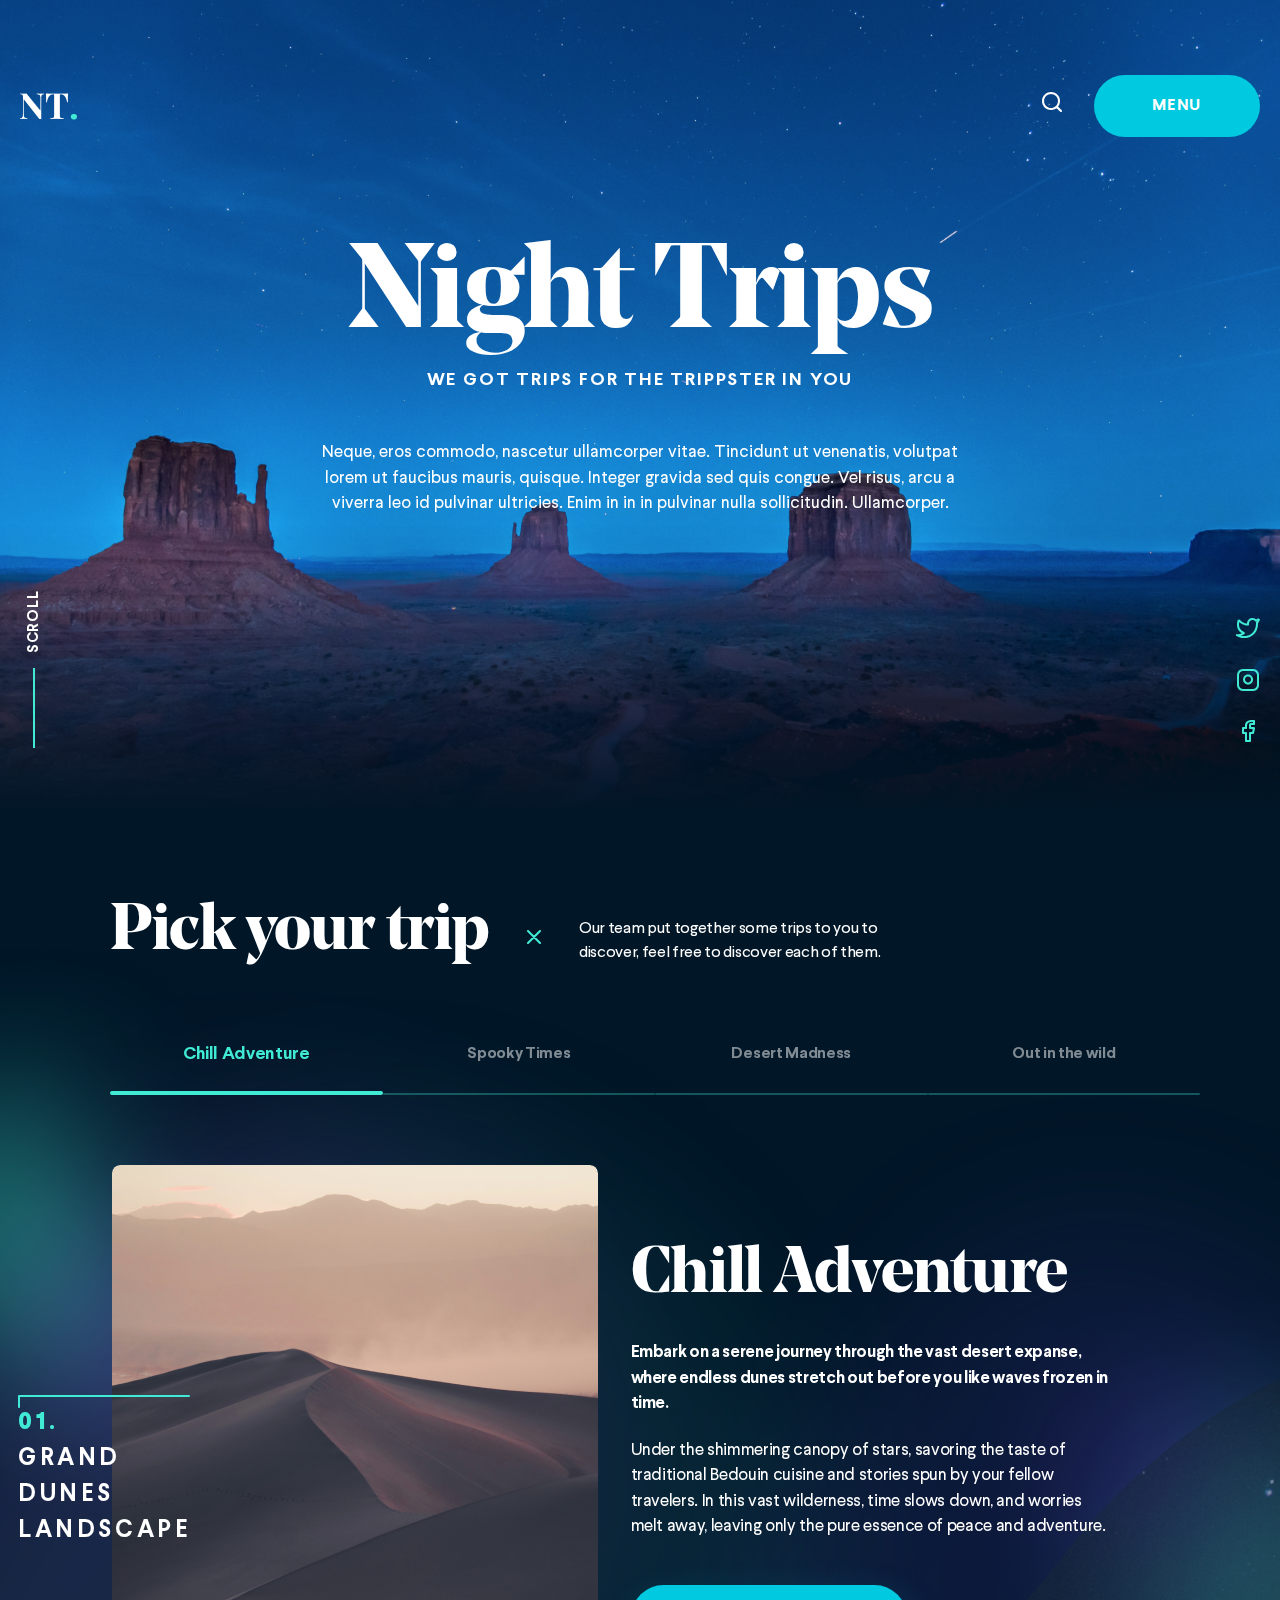
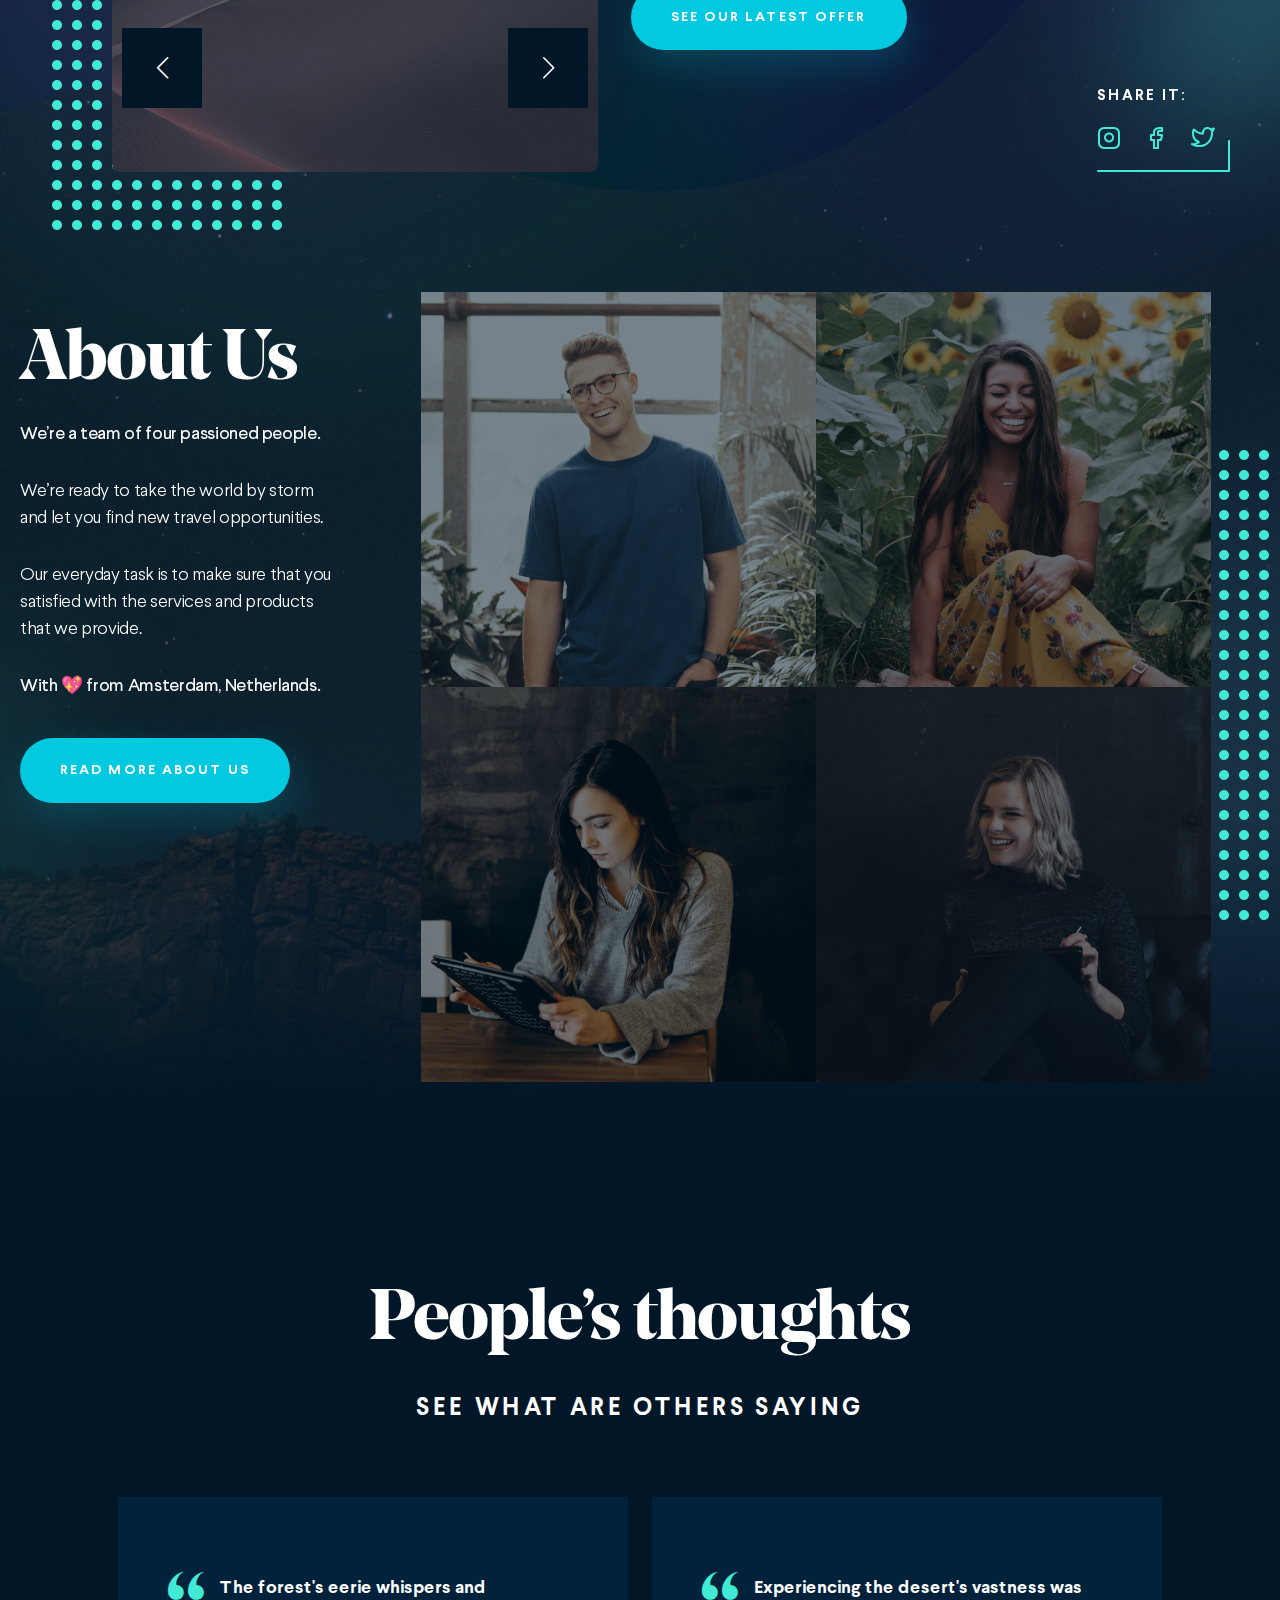
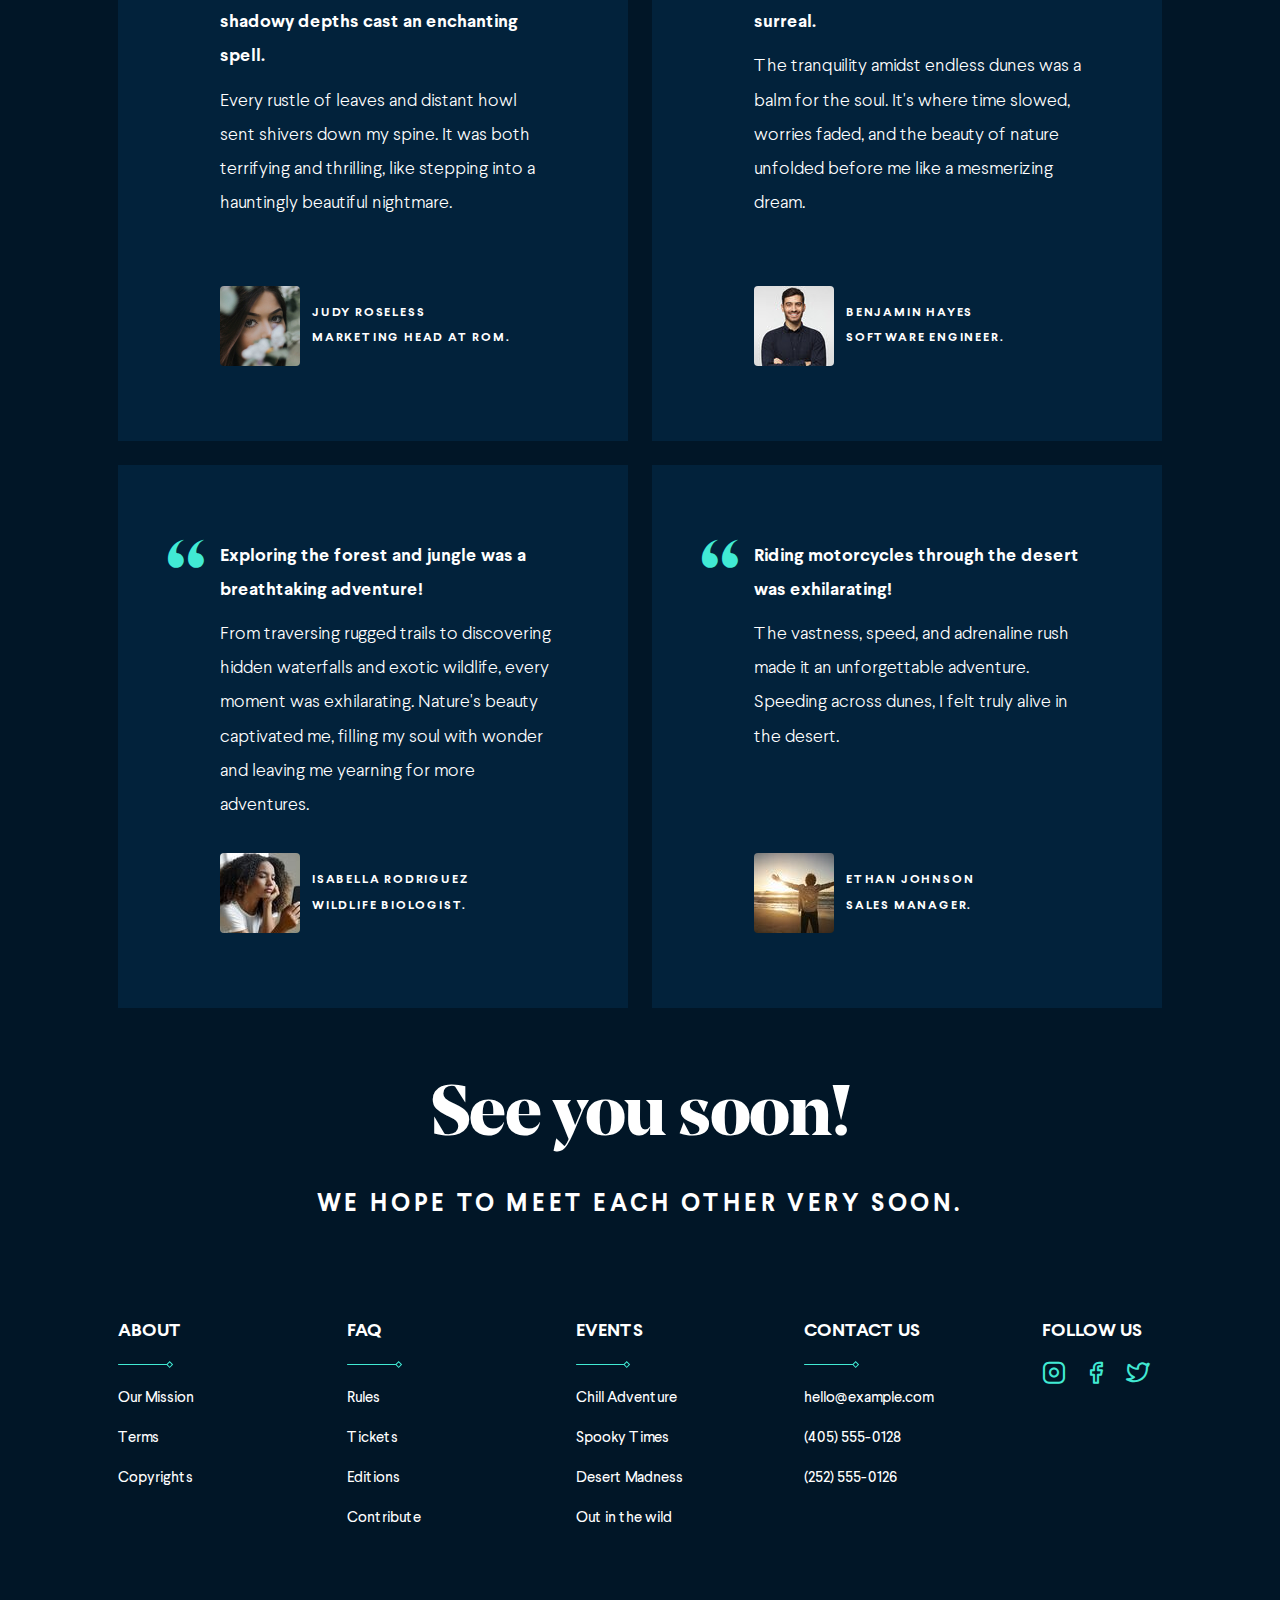
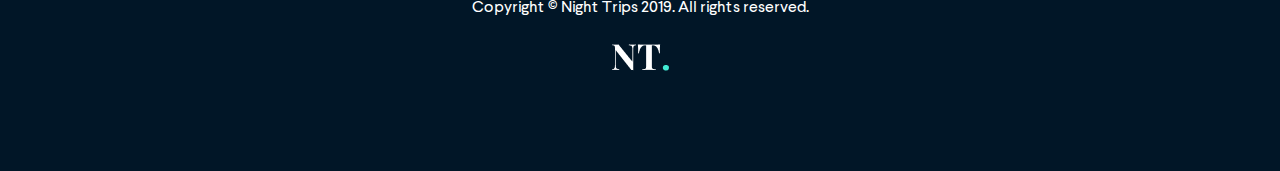
==== commit 7c4b3fc3: "Made the footer links work" ====
--- a/index.html
+++ b/index.html
@@ -520,10 +520,14 @@
                      <div class="footer__column-title">Events</div>
                      <div class="footer__column-divider"><img src="img/footer_divider.svg"></div>
                      <ul class="footer__column-list">
-                        <li class="footer__column-link"><a href="#!">Star Gazing</a></li>
-                        <li class="footer__column-link"><a href="#!">Desert Mania</a></li>
-                        <li class="footer__column-link"><a href="#!">Dunes Madness</a></li>
-                        <li class="footer__column-link"><a href="#!">Spooky Land</a></li>
+                        <li class="footer__column-link pick-your-trip__button" data-trip="trip1"><a
+                              href="#picktrip">Chill Adventure</a></li>
+                        <li class="footer__column-link pick-your-trip__button" data-trip="trip2"><a
+                              href="#picktrip">Spooky Times</a></li>
+                        <li class="footer__column-link pick-your-trip__button" data-trip="trip3"><a
+                              href="#picktrip">Desert Madness </a></li>
+                        <li class="footer__column-link pick-your-trip__button" data-trip="trip4"><a href="#picktrip">Out
+                              in the wild</a></li>
                      </ul>
                   </div>
                   <div class="footer__column">
--- a/css/main.css
+++ b/css/main.css
@@ -677,10 +677,10 @@
   }
 }
 
-.pick-your-trip__button {
-  position: relative;
-}
-.pick-your-trip__button::after {
+.pick-your-trip__buttons .pick-your-trip__button {
+  position: relative;
+}
+.pick-your-trip__buttons .pick-your-trip__button::after {
   content: "";
   display: block;
   width: 100%;
@@ -692,11 +692,11 @@
   border-radius: 13px;
 }
 @media screen and (max-width: 1024px) {
-  .pick-your-trip__button::after {
+  .pick-your-trip__buttons .pick-your-trip__button::after {
     height: 1px;
   }
 }
-.pick-your-trip__button a {
+.pick-your-trip__buttons .pick-your-trip__button a {
   display: block;
   padding: 30px;
   color: #ffffff;
@@ -707,26 +707,26 @@
   opacity: 0.5;
 }
 @media screen and (max-width: 1024px) {
-  .pick-your-trip__button a {
+  .pick-your-trip__buttons .pick-your-trip__button a {
     font-size: 14px;
     font-weight: 400;
     padding: 15px;
   }
 }
 @media screen and (max-width: 768px) {
-  .pick-your-trip__button a {
+  .pick-your-trip__buttons .pick-your-trip__button a {
     font-size: 11px;
     padding: 12px;
   }
 }
 @media screen and (max-width: 425px) {
-  .pick-your-trip__button a {
+  .pick-your-trip__buttons .pick-your-trip__button a {
     font-size: 10px;
     padding: 8px;
   }
 }
 
-.pick-your-trip__button.active::after {
+.pick-your-trip__buttons .pick-your-trip__button.active::after {
   content: "";
   display: block;
   width: 100%;
@@ -738,29 +738,29 @@
   border-radius: 13px;
 }
 @media screen and (max-width: 1024px) {
-  .pick-your-trip__button.active::after {
+  .pick-your-trip__buttons .pick-your-trip__button.active::after {
     height: 2px;
   }
 }
-.pick-your-trip__button.active a {
+.pick-your-trip__buttons .pick-your-trip__button.active a {
   color: #41EAD4;
   opacity: 1;
   font-size: 18px;
   letter-spacing: -0.36px;
 }
 @media screen and (max-width: 1024px) {
-  .pick-your-trip__button.active a {
+  .pick-your-trip__buttons .pick-your-trip__button.active a {
     font-size: 15px;
     font-weight: 700;
   }
 }
 @media screen and (max-width: 768px) {
-  .pick-your-trip__button.active a {
+  .pick-your-trip__buttons .pick-your-trip__button.active a {
     font-size: 12px;
   }
 }
 @media screen and (max-width: 425px) {
-  .pick-your-trip__button.active a {
+  .pick-your-trip__buttons .pick-your-trip__button.active a {
     font-size: 11px;
   }
 }
